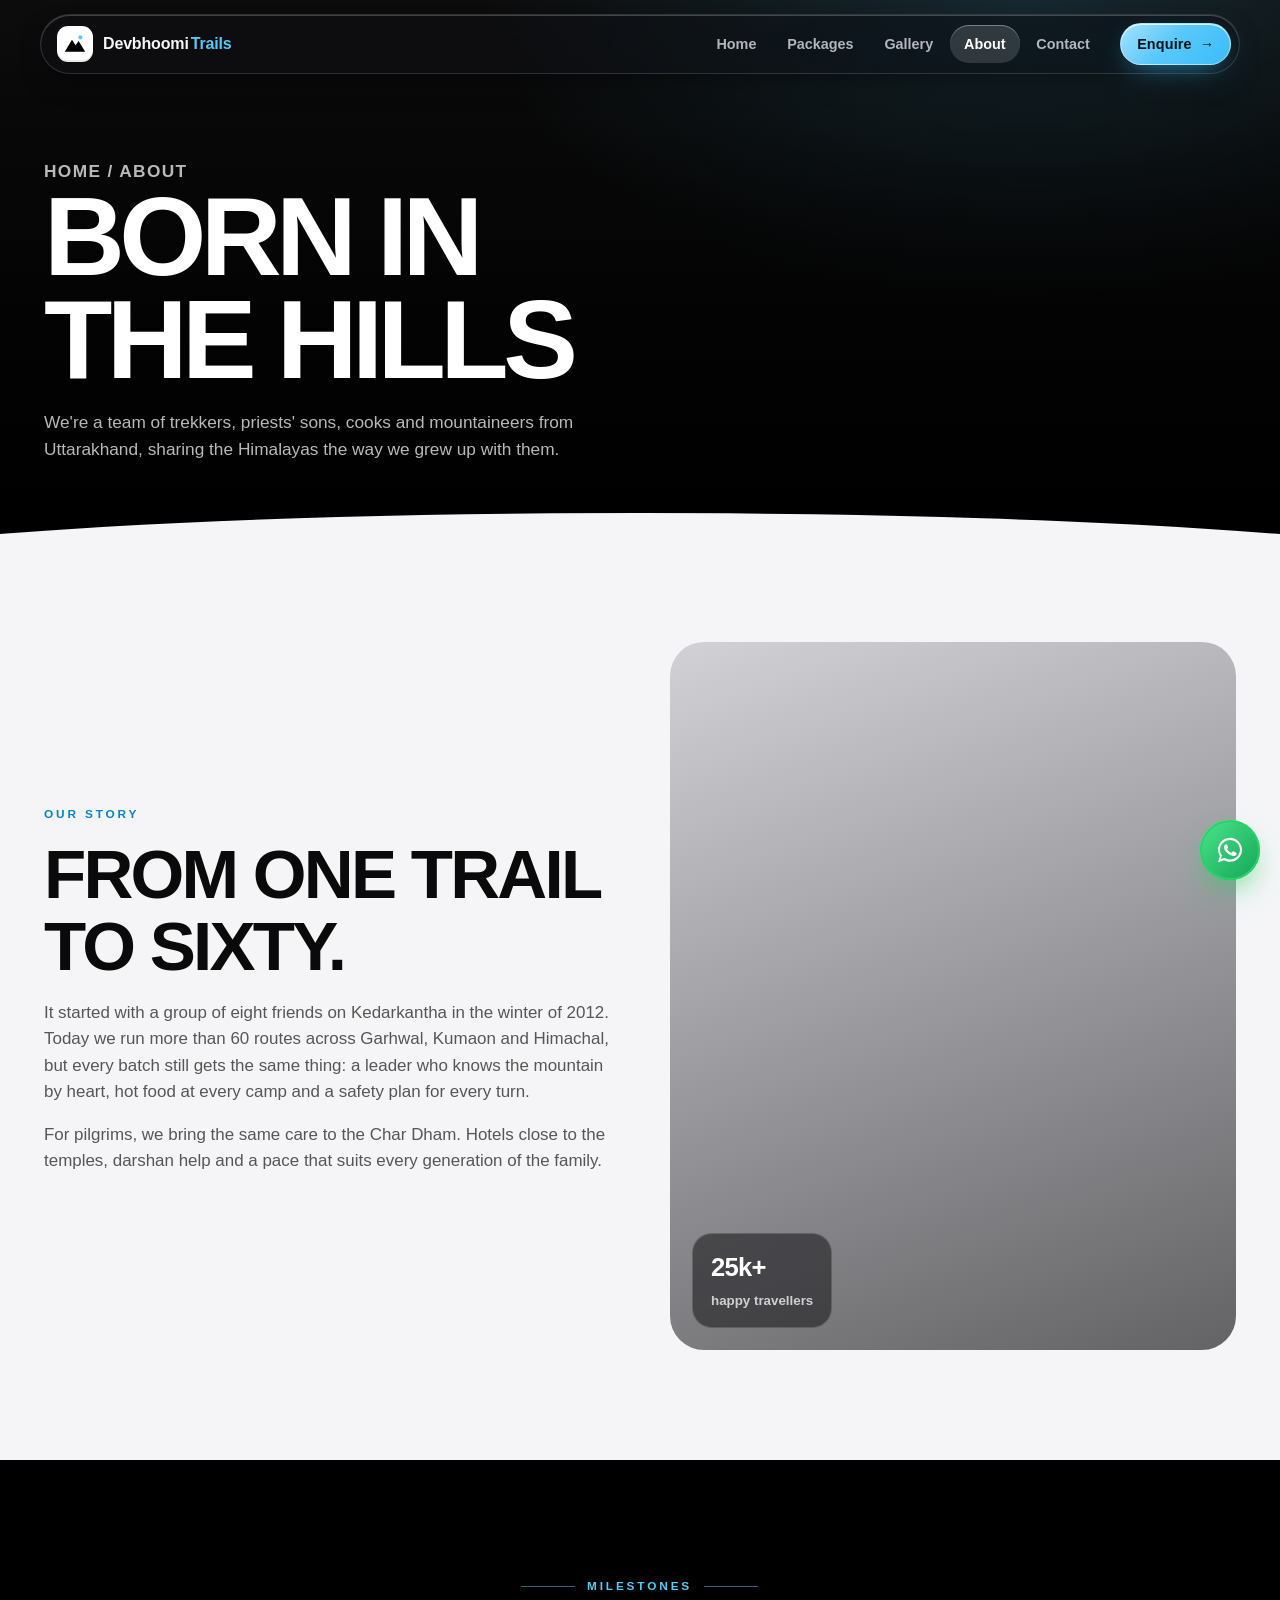
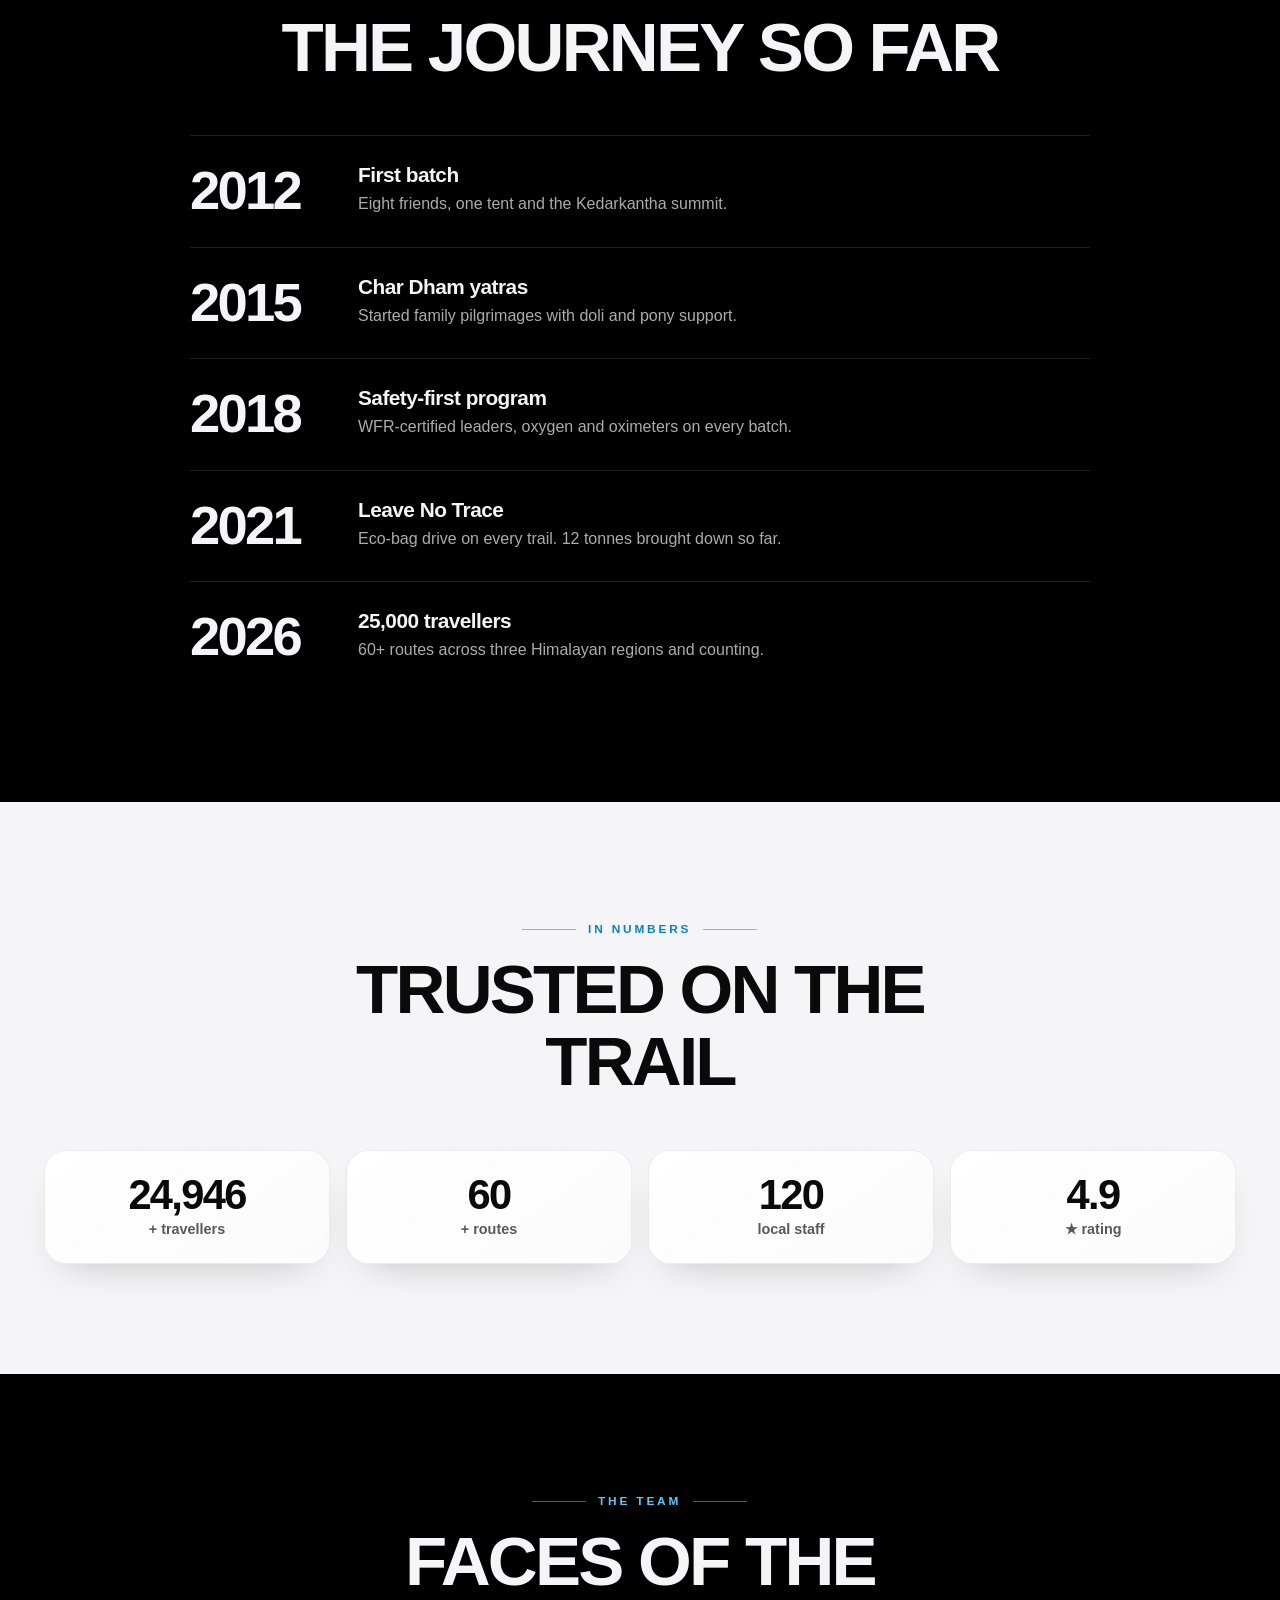
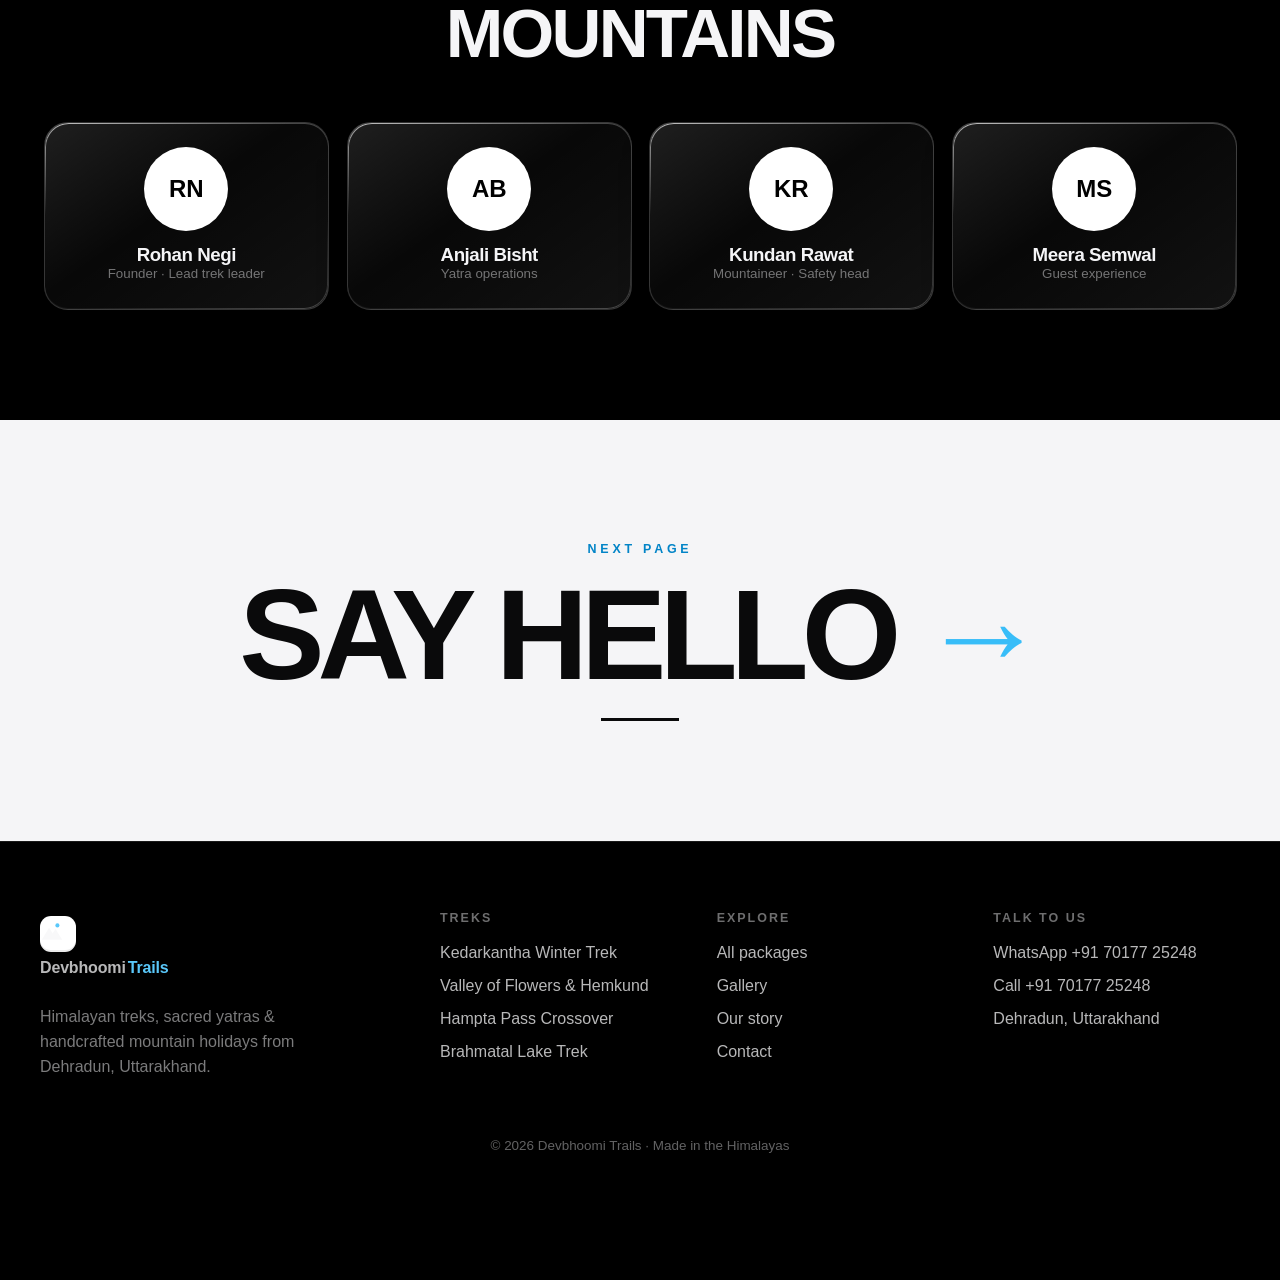
==== about.html @ 9ea9164f "Redesign: monochrome + sky-blue liquid glass, scrollytelling, new pages, perf & security - Black/whi" ====
<!doctype html>
<html lang="en">
<head>
  <meta charset="utf-8" />
  <meta name="viewport" content="width=device-width, initial-scale=1, viewport-fit=cover" />
  <meta http-equiv="Content-Security-Policy" content="default-src 'self'; script-src 'self'; style-src 'self' 'unsafe-inline'; img-src 'self' data: https://images.unsplash.com; font-src 'self'; connect-src 'self'; object-src 'none'; base-uri 'self'; form-action 'self'; upgrade-insecure-requests" />
  <meta name="referrer" content="strict-origin-when-cross-origin" />
  <title>About Us — Our Story | Devbhoomi Trails</title>
  <meta name="description" content="Mountain-born team leading Himalayan treks and yatras since 2012. Meet the people, values and milestones behind Devbhoomi Trails." />
  <meta name="theme-color" content="#000000" />
  <link rel="preconnect" href="https://images.unsplash.com" crossorigin />
  <link rel="stylesheet" href="assets/css/style.css" />
  <script src="assets/js/data.js" defer></script>
  <script src="assets/js/app.js" defer></script>
</head>
<body data-page="about">
<main id="main">

  <section class="page-hero has-dome">
    <div class="bg"><img src="https://images.unsplash.com/photo-1519681393784-d120267933ba?auto=format&fit=crop&w=1800&q=70" alt="" decoding="async" fetchpriority="high" /></div>
    <div class="wrap">
      <p class="crumbs"><a href="index.html">Home</a> / About</p>
      <h1>Born in<br/>the hills</h1>
      <p>We're a team of trekkers, priests' sons, cooks and mountaineers from Uttarakhand, sharing the Himalayas the way we grew up with them.</p>
    </div>
    <div class="dome-static"></div>
  </section>

  <section class="section light" style="padding-top:60px">
    <div class="wrap split">
      <div>
        <span class="eyebrow reveal">Our story</span>
        <h2 class="h2 reveal">From one trail<br/>to sixty.</h2>
        <p class="reveal">It started with a group of eight friends on Kedarkantha in the winter of 2012. Today we run more than 60 routes across Garhwal, Kumaon and Himachal, but every batch still gets the same thing: a leader who knows the mountain by heart, hot food at every camp and a safety plan for every turn.</p>
        <p class="reveal">For pilgrims, we bring the same care to the Char Dham. Hotels close to the temples, darshan help and a pace that suits every generation of the family.</p>
      </div>
      <div class="intro-card reveal" data-pose="pop" style="margin:0;aspect-ratio:4/5">
        <img src="https://images.unsplash.com/photo-1551632811-561732d1e306?auto=format&fit=crop&w=1000&q=70" alt="Trek group walking through a valley" loading="lazy" decoding="async" width="1000" height="1250" />
        <div class="float f1 dark-glass blur bob"><b>25k+</b><small>happy travellers</small></div>
      </div>
    </div>
  </section>

  <section class="section dark">
    <div class="wrap">
      <div class="section-head"><span class="eyebrow lines reveal">Milestones</span><h2 class="h2 reveal">The journey so far</h2></div>
      <div style="max-width:900px;margin:0 auto">
        <div class="mile reveal" data-pose="left"><b>2012</b><div><h3>First batch</h3><p>Eight friends, one tent and the Kedarkantha summit.</p></div></div>
        <div class="mile reveal" data-pose="left"><b>2015</b><div><h3>Char Dham yatras</h3><p>Started family pilgrimages with doli and pony support.</p></div></div>
        <div class="mile reveal" data-pose="left"><b>2018</b><div><h3>Safety-first program</h3><p>WFR-certified leaders, oxygen and oximeters on every batch.</p></div></div>
        <div class="mile reveal" data-pose="left"><b>2021</b><div><h3>Leave No Trace</h3><p>Eco-bag drive on every trail. 12 tonnes brought down so far.</p></div></div>
        <div class="mile reveal" data-pose="left"><b>2026</b><div><h3>25,000 travellers</h3><p>60+ routes across three Himalayan regions and counting.</p></div></div>
      </div>
    </div>
  </section>

  <section class="section light">
    <div class="wrap">
      <div class="section-head"><span class="eyebrow lines reveal">In numbers</span><h2 class="h2 reveal">Trusted on the trail</h2></div>
      <div class="stats-grid">
        <div class="stat glass reveal"><b data-count="25000">0</b><span>+ travellers</span></div>
        <div class="stat glass reveal"><b data-count="60">0</b><span>+ routes</span></div>
        <div class="stat glass reveal"><b data-count="120">0</b><span>local staff</span></div>
        <div class="stat glass reveal"><b data-count="49" data-decimal="1">0</b><span>★ rating</span></div>
      </div>
    </div>
  </section>

  <section class="section dark">
    <div class="wrap">
      <div class="section-head"><span class="eyebrow lines reveal">The team</span><h2 class="h2 reveal">Faces of the mountains</h2></div>
      <div class="team">
        <div class="member glass reveal tilt"><span class="avatar" style="background:#fff;color:#000">RN</span><h3>Rohan Negi</h3><small>Founder · Lead trek leader</small></div>
        <div class="member glass reveal tilt"><span class="avatar" style="background:#fff;color:#000">AB</span><h3>Anjali Bisht</h3><small>Yatra operations</small></div>
        <div class="member glass reveal tilt"><span class="avatar" style="background:#fff;color:#000">KR</span><h3>Kundan Rawat</h3><small>Mountaineer · Safety head</small></div>
        <div class="member glass reveal tilt"><span class="avatar" style="background:#fff;color:#000">MS</span><h3>Meera Semwal</h3><small>Guest experience</small></div>
      </div>
    </div>
  </section>

  <a class="next-page light" href="contact.html">
    <small>Next page</small>
    <span class="big"><span>Say hello</span><i class="arrow">→</i></span>
    <span class="under"></span>
  </a>
</main>
</body>
</html>
---- assets/css/style.css ----
/* =========================================================
   Devbhoomi Trails — Monochrome + Sky-blue Liquid Glass
   Performance rules followed in this file:
   • backdrop-filter only on a few small / fixed elements
   • no animated filter/blur, no SVG displacement filters
   • scroll-linked motion = transform + opacity only
   ========================================================= */
:root {
  --black: #000;
  --ink-0: #0a0a0b;
  --ink-1: #141416;
  --white: #fff;
  --paper: #f5f5f7;
  --sky: #5ac8fa;
  --sky-2: #38bdf8;
  --sky-deep: #0284c7;
  --wa: #25d366;

  /* contextual (dark by default) */
  --fg: #f5f5f7;
  --fg-2: rgba(245, 245, 247, .7);
  --fg-3: rgba(245, 245, 247, .45);
  --bg: var(--black);
  --line: rgba(255, 255, 255, .12);
  --accent-text: var(--sky);
  --glass-fill: linear-gradient(145deg, rgba(255,255,255,.12), rgba(255,255,255,.03) 45%, rgba(255,255,255,.07));
  --glass-border: rgba(255, 255, 255, .16);
  --glass-shadow: 0 1px 0 rgba(255,255,255,.25) inset, 0 -1px 0 rgba(255,255,255,.05) inset, 0 18px 40px -18px rgba(0,0,0,.8);
  --chip: rgba(255, 255, 255, .07);

  --radius: 26px;
  --ease-io: cubic-bezier(.65, 0, .35, 1);
  --ease-out: cubic-bezier(.16, 1, .3, 1);
  --ease-spring: cubic-bezier(.34, 1.56, .64, 1);
  --ease-snap: cubic-bezier(.2, .9, .1, 1);
  --t-snap: 160ms;
  --t-base: 420ms;
  --font: -apple-system, BlinkMacSystemFont, "SF Pro Display", "SF Pro Text", "Segoe UI", Roboto, "Helvetica Neue", Arial, sans-serif;
}
.light {
  --fg: #0a0a0b;
  --fg-2: rgba(10, 10, 11, .68);
  --fg-3: rgba(10, 10, 11, .45);
  --bg: var(--paper);
  --line: rgba(0, 0, 0, .09);
  --accent-text: var(--sky-deep);
  --glass-fill: linear-gradient(145deg, rgba(255,255,255,.95), rgba(255,255,255,.6));
  --glass-border: rgba(0, 0, 0, .07);
  --glass-shadow: 0 1px 0 #fff inset, 0 18px 40px -22px rgba(0,0,0,.25);
  --chip: rgba(0, 0, 0, .05);
  color: var(--fg);
  background: var(--bg);
}

*, *::before, *::after { box-sizing: border-box; }
html { scroll-behavior: smooth; -webkit-text-size-adjust: 100%; }
body {
  margin: 0; font-family: var(--font); color: var(--fg); background: var(--black);
  line-height: 1.55; overflow-x: clip; -webkit-font-smoothing: antialiased; text-rendering: optimizeLegibility;
}
img { max-width: 100%; display: block; }
a { color: inherit; text-decoration: none; }
button, input, select, textarea { font: inherit; color: inherit; }
h1, h2, h3, h4 { margin: 0; line-height: 1.04; letter-spacing: -.025em; font-weight: 800; }
:focus-visible { outline: 2px solid var(--sky); outline-offset: 3px; border-radius: 8px; }
.skip { position: absolute; left: -999px; top: 8px; z-index: 999; background: var(--sky); color: #000; padding: 8px 14px; border-radius: 10px; font-weight: 700; }
.skip:focus { left: 8px; }

/* ---------- Liquid glass ---------- */
.glass {
  position: relative; background: var(--glass-fill); border: 1px solid var(--glass-border);
  box-shadow: var(--glass-shadow);
}
.glass::after { /* specular rim — static, no repaint on scroll */
  content: ""; position: absolute; inset: 0; border-radius: inherit; pointer-events: none; padding: 1px;
  background: linear-gradient(160deg, rgba(255,255,255,.65), transparent 32%, transparent 68%, rgba(255,255,255,.22));
  -webkit-mask: linear-gradient(#000 0 0) content-box, linear-gradient(#000 0 0); -webkit-mask-composite: xor; mask-composite: exclude;
}
.light .glass::after { background: linear-gradient(160deg, #fff, transparent 40%, transparent 70%, rgba(255,255,255,.8)); }
/* real blur — reserved for few elements over imagery */
.blur { -webkit-backdrop-filter: blur(18px) saturate(170%); backdrop-filter: blur(18px) saturate(170%); }
.dark-glass { background: rgba(20,20,22,.55); border: 1px solid rgba(255,255,255,.16); }

/* ---------- Buttons ---------- */
.btn {
  position: relative; display: inline-flex; align-items: center; justify-content: center; gap: .55em;
  padding: .95em 1.5em; border-radius: 999px; border: 1px solid var(--glass-border);
  background: var(--chip); color: var(--fg); font-weight: 700; letter-spacing: .01em; cursor: pointer; white-space: nowrap;
  transition: transform var(--t-snap) var(--ease-snap), background var(--t-base); overflow: hidden; -webkit-tap-highlight-color: transparent;
}
.btn::before { content: ""; position: absolute; inset: 0; border-radius: inherit; background: linear-gradient(110deg, transparent 25%, rgba(255,255,255,.5) 45%, transparent 62%); transform: translateX(-120%); }
.btn:hover::before { transform: translateX(120%); transition: transform 900ms var(--ease-io); }
.btn:hover { transform: translateY(-2px); }
.btn-sm { padding: .62em 1.1em; font-size: .9rem; }
.btn-primary { background: linear-gradient(135deg, #a5e3ff, var(--sky) 45%, var(--sky-2)); color: #001018; border-color: rgba(255,255,255,.5);
  box-shadow: inset 0 1px 0 rgba(255,255,255,.8), 0 10px 28px -10px rgba(56,189,248,.7); }
.btn-ink { background: var(--fg); color: var(--bg); border-color: transparent; }
.btn-wa { background: linear-gradient(135deg, #4ae58a, #14a457); color: #02200e; border-color: rgba(255,255,255,.5); box-shadow: inset 0 1px 0 rgba(255,255,255,.7), 0 10px 28px -10px rgba(37,211,102,.6); }
.squishy:active { transform: scale(1.1, .86) !important; transition-duration: 80ms; }
.boing { animation: boing 600ms var(--ease-out); }
@keyframes boing { 0% { transform: scale(1.14,.82); } 30% { transform: scale(.9,1.14); } 50% { transform: scale(1.06,.95); } 70% { transform: scale(.98,1.03); } 100% { transform: none; } }
.arrow { display: inline-block; font-style: normal; }
.wind-up:hover .arrow { animation: windup 600ms var(--ease-io) forwards; }
@keyframes windup { 0% { transform: none; } 35% { transform: translateX(-7px) scaleX(.8); } 65% { transform: translateX(9px) scaleX(1.35); } 85% { transform: translateX(4px) scaleX(.95); } 100% { transform: translateX(5px); } }

/* ---------- Nav ---------- */
.nav-wrap { position: fixed; top: 14px; left: 0; right: 0; z-index: 50; padding: 0 16px; pointer-events: none; }
.nav { pointer-events: auto; max-width: 1200px; margin: 0 auto; display: flex; align-items: center; gap: 16px; padding: 8px 8px 8px 16px; border-radius: 999px;
  background: rgba(18,18,20,.55); border: 1px solid rgba(255,255,255,.14); color: #f5f5f7;
  box-shadow: inset 0 1px 0 rgba(255,255,255,.22), 0 12px 30px -12px rgba(0,0,0,.6);
  -webkit-backdrop-filter: blur(20px) saturate(180%); backdrop-filter: blur(20px) saturate(180%);
  transition: transform var(--t-base) var(--ease-out); }
.nav.hide { transform: translateY(-150%); }
.brand { display: flex; align-items: center; gap: 10px; font-weight: 800; letter-spacing: -.01em; }
.brand-mark { width: 36px; height: 36px; border-radius: 11px; display: grid; place-items: center; background: #fff; color: #000; box-shadow: inset 0 -2px 0 rgba(0,0,0,.08); }
.brand-mark svg { width: 24px; height: 24px; }
.brand-text b { color: var(--sky); margin-left: 2px; }
.nav-links { position: relative; display: flex; gap: 2px; list-style: none; margin: 0 0 0 auto; padding: 0; }
.nav-links a { position: relative; z-index: 1; display: block; padding: .55em 1em; border-radius: 999px; color: rgba(245,245,247,.72); font-weight: 600; font-size: .9rem; transition: color var(--t-snap); }
.nav-links a:hover, .nav-links a[aria-current="page"] { color: #fff; }
.nav-pill { position: absolute; top: 0; left: 0; height: 100%; border-radius: 999px; background: rgba(255,255,255,.14); box-shadow: inset 0 1px 0 rgba(255,255,255,.35); opacity: 0;
  transition: transform 480ms var(--ease-spring), width 480ms var(--ease-spring), opacity var(--t-snap); pointer-events: none; }
.burger { display: none; width: 42px; height: 42px; border-radius: 50%; border: 0; background: rgba(255,255,255,.1); cursor: pointer; position: relative; }
.burger span { position: absolute; left: 12px; right: 12px; height: 2px; background: #fff; border-radius: 2px; transition: transform var(--t-base) var(--ease-spring), opacity var(--t-snap); }
.burger span:nth-child(1) { top: 14px; } .burger span:nth-child(2) { top: 20px; } .burger span:nth-child(3) { top: 26px; }
.burger[aria-expanded="true"] span:nth-child(1) { transform: translateY(6px) rotate(45deg); }
.burger[aria-expanded="true"] span:nth-child(2) { opacity: 0; }
.burger[aria-expanded="true"] span:nth-child(3) { transform: translateY(-6px) rotate(-45deg); }

/* =========================================================
   HERO STORY — sticky hero + rising half-round section
   ========================================================= */
.story { position: relative; }
.hero { position: sticky; top: 0; height: 100vh; height: 100svh; overflow: hidden; color: #fff; background: #050505; z-index: 0; }
.hero-media { position: absolute; inset: -4%; will-change: transform; }
.hero-media .ph { position: absolute; inset: 0; background:
  linear-gradient(180deg, #1c1c1f 0%, #3a3a3f 55%, #8e8e93 100%); }
.hero-media .ph::before, .hero-media .ph::after { content: ""; position: absolute; inset: 0; }
.hero-media .ph::before { background: linear-gradient(180deg, #d9d9de, #6e6e73); clip-path: polygon(0 62%, 9% 50%, 17% 56%, 27% 38%, 35% 49%, 45% 31%, 54% 46%, 63% 28%, 72% 44%, 81% 35%, 90% 48%, 100% 40%, 100% 100%, 0 100%); opacity: .55; }
.hero-media .ph::after { background: linear-gradient(180deg, #2c2c30, #050505); clip-path: polygon(0 80%, 12% 70%, 24% 77%, 37% 66%, 50% 76%, 63% 67%, 77% 78%, 90% 70%, 100% 76%, 100% 100%, 0 100%); }
.hero-media img { position: absolute; inset: 0; width: 100%; height: 100%; object-fit: cover; filter: grayscale(1) contrast(1.08) brightness(.8); }
.hero-shade { position: absolute; inset: 0; background: linear-gradient(180deg, rgba(0,0,0,.55), rgba(0,0,0,.1) 40%, rgba(0,0,0,.65)); }
.hero-dim { position: absolute; inset: 0; background: #000; opacity: 0; will-change: opacity; }
.hero-content { position: relative; z-index: 2; height: 100%; max-width: 1240px; margin: 0 auto; padding: 120px 24px 40px; display: grid; grid-template-rows: auto 1fr auto; }
.hero-title { font-size: clamp(2.8rem, 8.6vw, 7.6rem); text-transform: uppercase; letter-spacing: -.045em; line-height: .92; }
.hero-title .l1, .hero-title .l2 { display: block; will-change: transform; }
.hero-title .l2 { text-align: right; margin-top: 12vh; }
.hero-title .l2 em { font-style: normal; color: var(--sky); }
.hero-title .w { display: inline-block; opacity: 0; transform-origin: 50% 100%; }
.hero-title.go .w { animation: wordDrop 950ms var(--ease-out) forwards; animation-delay: calc(var(--i) * 110ms + 120ms); }
@keyframes wordDrop { 0% { opacity: 0; transform: translateY(-110px) scale(.86,1.25); } 45% { opacity: 1; transform: translateY(0) scale(1.16,.8); } 62% { transform: translateY(-14px) scale(.95,1.07); } 78% { transform: scale(1.03,.97); } 100% { opacity: 1; transform: none; } }
.hero-foot { display: grid; grid-template-columns: 1fr auto; gap: 24px; align-items: end; will-change: transform, opacity; }
.hero-sub { max-width: 440px; color: rgba(255,255,255,.78); font-size: 1.05rem; margin: 0 0 18px; }
.chips { display: flex; flex-wrap: wrap; gap: 8px; }
.chip { display: inline-flex; align-items: center; gap: 6px; padding: .45em .9em; border-radius: 999px; font-size: .82rem; font-weight: 600; }
.search { display: grid; grid-template-columns: repeat(3, minmax(130px, 1fr)) auto; gap: 4px; padding: 6px; border-radius: 26px; min-width: min(640px, 100%); color: #fff; }
.field { display: flex; flex-direction: column; padding: 8px 16px; border-radius: 20px; transition: background var(--t-snap); }
.field:hover, .field:focus-within { background: rgba(255,255,255,.1); }
.field small { font-size: .68rem; text-transform: uppercase; letter-spacing: .14em; color: rgba(255,255,255,.55); font-weight: 700; }
.field select, .field input { background: transparent; border: 0; outline: 0; padding: 2px 0; font-weight: 600; color: #fff; appearance: none; color-scheme: dark; min-width: 0; }
.field option { background: #1c1c1e; }
.search .btn { border-radius: 20px; }
.scroll-hint { position: absolute; left: 50%; bottom: 18px; transform: translateX(-50%); z-index: 3; font-size: .72rem; letter-spacing: .3em; text-transform: uppercase; color: rgba(255,255,255,.6); display: flex; flex-direction: column; align-items: center; gap: 8px; }
.scroll-hint i { width: 1px; height: 34px; background: linear-gradient(#fff, transparent); animation: hint 1.8s var(--ease-io) infinite; transform-origin: top; }
@keyframes hint { 0% { transform: scaleY(0); } 50% { transform: scaleY(1); } 100% { transform: scaleY(1) translateY(34px); opacity: 0; } }

/* The half-round card that rises over the hero */
.rise { position: relative; z-index: 2; background: var(--paper); }
.dome { position: absolute; left: -30vw; right: -30vw; bottom: calc(100% - 1px); height: 30vh; background: var(--paper);
  border-radius: 50% 50% 0 0 / 100% 100% 0 0; transform-origin: 50% 100%; will-change: transform; pointer-events: none; }

/* ---------- Generic sections ---------- */
.section { position: relative; padding: 110px 0; }
.wrap { max-width: 1240px; margin: 0 auto; padding: 0 24px; }
.dark { background: var(--black); color: var(--fg); }
.section-head { text-align: center; max-width: 760px; margin: 0 auto 52px; }
.eyebrow { display: inline-flex; align-items: center; gap: 12px; font-size: .74rem; font-weight: 800; letter-spacing: .24em; text-transform: uppercase; color: var(--accent-text); margin-bottom: 16px; }
.eyebrow.lines::before, .eyebrow.lines::after { content: ""; width: 54px; height: 1px; background: currentColor; opacity: .5; }
.h2 { font-size: clamp(2.2rem, 5.4vw, 4.4rem); text-transform: uppercase; letter-spacing: -.04em; }
.lead { color: var(--fg-2); font-size: 1.08rem; margin: 18px auto 0; max-width: 640px; }
.content-auto { content-visibility: auto; contain-intrinsic-size: auto 900px; }

/* Reveal: pose-to-pose with follow-through (transform/opacity only) */
.reveal { opacity: 0; transform: translateY(40px); }
.reveal.in { animation: poseRise 900ms var(--ease-out) forwards; animation-delay: var(--d, 0ms); }
.reveal.in[data-pose="left"] { animation-name: poseLeft; }
.reveal.in[data-pose="pop"] { animation-name: posePop; }
@keyframes poseRise { 0% { opacity: 0; transform: translateY(40px) scale(.97); } 60% { opacity: 1; transform: translateY(-5px) scale(1.005); } 100% { opacity: 1; transform: none; } }
@keyframes poseLeft { 0% { opacity: 0; transform: translateX(-70px) rotate(-3deg); } 60% { opacity: 1; transform: translateX(7px) rotate(.6deg); } 100% { opacity: 1; transform: none; } }
@keyframes posePop { 0% { opacity: 0; transform: scale(.6,.5); } 55% { opacity: 1; transform: scale(1.06,.96); } 78% { transform: scale(.98,1.02); } 100% { opacity: 1; transform: none; } }

/* ---------- Intro (inside .rise) ---------- */
.intro { padding: 40px 0 110px; }
.intro-card { position: relative; margin-top: 50px; border-radius: 34px; overflow: hidden; aspect-ratio: 21 / 9; background: linear-gradient(160deg, #d1d1d6, #636366); }
.intro-card img { width: 100%; height: 100%; object-fit: cover; filter: grayscale(1) contrast(1.05); }
.intro-card .float { position: absolute; padding: 14px 18px; border-radius: 20px; color: #fff; }
.intro-card .float b { display: block; font-size: 1.6rem; letter-spacing: -.03em; }
.intro-card .float small { color: rgba(255,255,255,.75); font-weight: 600; }
.intro-card .f1 { left: 22px; bottom: 22px; } .intro-card .f2 { right: 22px; top: 22px; }
.stats-grid { display: grid; grid-template-columns: repeat(4, 1fr); gap: 16px; margin-top: 18px; }
.stat { border-radius: 22px; padding: 22px; text-align: center; }
.stat b { display: block; font-size: clamp(1.8rem, 3.6vw, 2.6rem); letter-spacing: -.04em; line-height: 1.05; }
.stat span { color: var(--fg-2); font-size: .9rem; font-weight: 600; }
.stat b.pop { animation: numPop 600ms var(--ease-spring); }
@keyframes numPop { 40% { transform: scale(1.3,.82); color: var(--accent-text); } 70% { transform: scale(.95,1.07); } }

/* ---------- Marquee (secondary action) ---------- */
.marquee { overflow: hidden; border-block: 1px solid var(--line); padding: 22px 0; background: var(--black); }
.marquee-track { display: flex; width: max-content; gap: 48px; animation: marquee 40s linear infinite; }
.marquee span { font-size: clamp(1.6rem, 3.6vw, 2.8rem); font-weight: 800; text-transform: uppercase; letter-spacing: -.03em; white-space: nowrap; color: transparent; -webkit-text-stroke: 1px rgba(255,255,255,.5); }
.marquee span:nth-child(3n+1) { color: #fff; -webkit-text-stroke: 0; }
.marquee span i { font-style: normal; color: var(--sky); -webkit-text-stroke: 0; margin-left: 48px; }
@keyframes marquee { to { transform: translateX(-50%); } }

/* ---------- Tabs (snappy) ---------- */
.toolbar { display: flex; flex-wrap: wrap; justify-content: center; gap: 12px; margin-bottom: 40px; }
.tabs { display: flex; gap: 4px; padding: 5px; border-radius: 999px; max-width: 100%; overflow-x: auto; scrollbar-width: none; position: relative; }
.tabs::-webkit-scrollbar { display: none; }
.tab { position: relative; z-index: 1; border: 0; background: transparent; padding: .7em 1.15em; border-radius: 999px; font-weight: 700; font-size: .9rem; color: var(--fg-2); cursor: pointer; white-space: nowrap; transition: color var(--t-snap) var(--ease-snap); }
.tab[aria-selected="true"] { color: #001018; }
.tab-indicator { position: absolute; top: 5px; bottom: 5px; left: 0; border-radius: 999px; background: linear-gradient(135deg, #a5e3ff, var(--sky)); box-shadow: inset 0 1px 0 rgba(255,255,255,.7), 0 6px 18px -6px rgba(56,189,248,.8); transition: transform 320ms var(--ease-spring), width 320ms var(--ease-spring); }
.tool-input { border-radius: 999px; padding: .8em 1.2em; border: 1px solid var(--glass-border); background: var(--chip); outline: none; color: var(--fg); min-width: 220px; color-scheme: dark; }
.light .tool-input { color-scheme: light; }
.tool-input:focus { border-color: var(--sky); }
.tool-input option { background: #1c1c1e; color: #fff; }

/* ---------- Cards ---------- */
.cards { display: grid; grid-template-columns: repeat(auto-fill, minmax(310px, 1fr)); gap: 24px; }
@media (hover: hover) { .cards:has(.card:hover) .card:not(:hover) { opacity: .5; } } /* staging */
.card { border-radius: var(--radius); overflow: hidden; display: flex; flex-direction: column; transition: transform 500ms var(--ease-out), opacity 300ms var(--ease-io); }
.card.enter { animation: cardIn 650ms var(--ease-spring) both; animation-delay: calc(var(--i) * 60ms); }
.card.leave { animation: cardOut 160ms var(--ease-snap) both; }
@keyframes cardIn { 0% { opacity: 0; transform: translateY(36px) scale(.92,1.05); } 60% { opacity: 1; transform: translateY(-5px) scale(1.02,.98); } 100% { opacity: 1; transform: none; } }
@keyframes cardOut { to { opacity: 0; transform: scale(.94); } }
.card-media { position: relative; display: block; aspect-ratio: 16 / 11; overflow: hidden; margin: 8px 8px 0; border-radius: calc(var(--radius) - 8px); background: linear-gradient(160deg, #3a3a3c, #0a0a0b); }
.card-media::before { content: ""; position: absolute; inset: 0; background: linear-gradient(180deg, #e5e5ea, #8e8e93); clip-path: polygon(0 80%, 18% 52%, 30% 66%, 48% 30%, 62% 58%, 76% 44%, 100% 72%, 100% 100%, 0 100%); opacity: .35; }
.card-media img { position: absolute; inset: 0; width: 100%; height: 100%; object-fit: cover; filter: grayscale(1) contrast(1.05); transform: scale(1.03); transition: transform 1000ms var(--ease-out), filter 600ms var(--ease-io); }
.card:hover .card-media img { transform: scale(1.12); filter: grayscale(0); }
.card-media::after { content: ""; position: absolute; inset: 0; background: linear-gradient(180deg, rgba(0,0,0,.25), transparent 30%, transparent 55%, rgba(0,0,0,.6)); }
.badge, .fav, .rating { background: rgba(20,20,22,.5); border: 1px solid rgba(255,255,255,.25); color: #fff; -webkit-backdrop-filter: blur(10px); backdrop-filter: blur(10px); }
.badge { position: absolute; top: 12px; left: 12px; z-index: 2; padding: .36em .85em; border-radius: 999px; font-size: .72rem; font-weight: 800; letter-spacing: .04em; }
.fav { position: absolute; top: 10px; right: 10px; z-index: 2; width: 38px; height: 38px; border-radius: 50%; display: grid; place-items: center; cursor: pointer; font-size: 1.05rem; }
.fav[aria-pressed="true"] { color: var(--sky); }
.fav.on { animation: heart 700ms var(--ease-out); }
@keyframes heart { 20% { transform: scale(.6,.8); } 45% { transform: scale(1.6,1.3) rotate(-12deg); } 65% { transform: scale(.9,1.1) rotate(6deg); } 100% { transform: none; } }
.media-meta { position: absolute; left: 12px; right: 12px; bottom: 12px; z-index: 2; display: flex; justify-content: space-between; align-items: center; font-size: .8rem; font-weight: 700; color: #fff; }
.rating { padding: .3em .7em; border-radius: 999px; }
.card-body { padding: 18px 20px 20px; display: flex; flex-direction: column; gap: 12px; flex: 1; }
.region { font-size: .74rem; color: var(--accent-text); font-weight: 800; letter-spacing: .08em; text-transform: uppercase; }
.card h3 { font-size: 1.36rem; letter-spacing: -.02em; }
.card h3 a:hover { color: var(--accent-text); }
.meta { display: grid; grid-template-columns: repeat(3, 1fr); gap: 8px; }
.meta div { padding: 8px 10px; border-radius: 14px; background: var(--chip); border: 1px solid var(--line); }
.meta small { display: block; font-size: .64rem; text-transform: uppercase; letter-spacing: .1em; color: var(--fg-3); font-weight: 700; }
.meta b { font-size: .85rem; }
.dates { display: flex; flex-wrap: wrap; gap: 6px; }
.dates span, .dates button { font-size: .74rem; padding: .3em .75em; border-radius: 999px; background: rgba(90,200,250,.1); color: var(--accent-text); border: 1px solid rgba(90,200,250,.3); font-weight: 700; }
.card-foot { margin-top: auto; display: flex; align-items: flex-end; justify-content: space-between; gap: 10px; padding-top: 12px; border-top: 1px dashed var(--line); }
.price { white-space: nowrap; }
.price small { display: block; color: var(--fg-3); font-size: .72rem; }
.price s { color: var(--fg-3); font-size: .84rem; margin-right: 6px; }
.price b { font-size: 1.45rem; letter-spacing: -.03em; }
.price em { font-style: normal; color: var(--fg-3); font-size: .78rem; }
.card-actions { display: flex; gap: 8px; }
.card-actions .btn { padding: .7em 1em; font-size: .86rem; }
.icon-btn { width: 42px; padding: 0 !important; }
.empty { text-align: center; color: var(--fg-2); }
.empty a { color: var(--accent-text); font-weight: 700; }
.center { text-align: center; margin-top: 44px; }

/* ---------- Departures ---------- */
.departures { border-radius: var(--radius); padding: 8px; max-width: 1000px; margin: 0 auto; }
.dep { display: grid; grid-template-columns: 120px 1fr auto auto; gap: 16px; align-items: center; padding: 14px 16px; border-radius: 18px; transition: background var(--t-snap), transform var(--t-base) var(--ease-spring); }
.dep + .dep { border-top: 1px solid var(--line); }
.dep:hover { background: var(--chip); transform: translateX(6px); }
.dep-date { font-size: 1.35rem; font-weight: 800; letter-spacing: -.03em; }
.dep-date small { display: block; font-size: .72rem; color: var(--fg-3); font-weight: 600; letter-spacing: 0; }
.dep-name b { display: block; } .dep-name small { color: var(--fg-3); }
.seats { font-size: .78rem; font-weight: 700; padding: .35em .8em; border-radius: 999px; }
.seats.low { background: #000; color: #fff; }
.seats.low::before { content: ""; display: inline-block; width: 7px; height: 7px; border-radius: 50%; background: var(--sky); margin-right: 6px; animation: blink 1.2s steps(2) infinite; }
.seats.ok { background: var(--chip); color: var(--fg-2); }
@keyframes blink { 50% { opacity: .2; } }

/* ---------- Spotlight ---------- */
.spot-wrap { display: grid; grid-template-columns: 1.05fr 1fr; gap: 64px; align-items: center; }
.spot-media { position: relative; }
.spot-img { aspect-ratio: 4/5; border-radius: 34px; overflow: hidden; background: linear-gradient(160deg, #48484a, #0a0a0b); }
.spot-img img { width: 100%; height: 100%; object-fit: cover; filter: grayscale(1) contrast(1.1); }
.spot-float { position: absolute; padding: 14px 18px; border-radius: 20px; display: grid; grid-template-columns: auto auto; column-gap: 10px; align-items: center; font-size: 1.3rem; color: #fff; }
.spot-float b { font-size: 1rem; } .spot-float small { grid-column: 2; color: rgba(255,255,255,.7); font-size: .76rem; margin-top: -4px; }
.spot-float { top: 10%; right: -22px; } .spot-float.f2 { top: auto; bottom: 12%; left: -22px; right: auto; animation-delay: -2.5s; }
.bob { animation: bob 5s var(--ease-io) infinite; }
@keyframes bob { 50% { transform: translateY(-12px) rotate(-1.5deg); } }
.spot-copy p { color: var(--fg-2); font-size: 1.05rem; margin: 18px 0; }
.ticks { list-style: none; padding: 0; margin: 0 0 26px; display: grid; grid-template-columns: 1fr 1fr; gap: 10px; }
.ticks li { padding-left: 28px; position: relative; font-weight: 500; }
.ticks li::before { content: "✓"; position: absolute; left: 0; top: 1px; width: 20px; height: 20px; border-radius: 50%; display: grid; place-items: center; font-size: .68rem; background: var(--sky); color: #001018; font-weight: 900; }
.ticks.cross li::before { content: "✕"; background: var(--chip); color: var(--fg-2); }
.spot-cta { display: flex; align-items: center; flex-wrap: wrap; gap: 14px; }
.price-tag small { color: var(--fg-3); font-size: .78rem; } .price-tag b { font-size: 2.1rem; letter-spacing: -.04em; display: block; line-height: 1; }

/* ---------- Why ---------- */
.why-grid { display: grid; grid-template-columns: repeat(4, 1fr); gap: 18px; }
.why { border-radius: var(--radius); padding: 28px 24px; transition: transform 500ms var(--ease-out); }
.why:hover { transform: translateY(-6px); }
.why h3 { font-size: 1.22rem; margin: 18px 0 8px; }
.why p { color: var(--fg-2); margin: 0; font-size: .95rem; }
.why-ico { display: inline-grid; place-items: center; width: 56px; height: 56px; border-radius: 18px; font-size: 1.6rem; background: #000; }
.why:hover .why-ico { animation: wiggle 700ms var(--ease-out); }
@keyframes wiggle { 20% { transform: rotate(-14deg) scale(1.1); } 45% { transform: rotate(10deg) scale(1.15); } 65% { transform: rotate(-5deg); } 100% { transform: none; } }

/* =========================================================
   GALLERY — pinned scrollytelling
   ========================================================= */
.gscroll { position: relative; background: #000; color: #fff; }
.gsticky { position: sticky; top: 0; height: 100vh; height: 100svh; overflow: hidden; display: flex; flex-direction: column; justify-content: center; padding: 90px 24px 28px; }
.ghead { max-width: 1240px; width: 100%; margin: 0 auto 22px; display: flex; justify-content: space-between; align-items: end; gap: 20px; will-change: opacity, transform; }
.ghead .h2 { font-size: clamp(2rem, 4.6vw, 3.6rem); }
.ghead p { color: rgba(255,255,255,.6); margin: 0; max-width: 340px; }
.mosaic { max-width: 1240px; width: 100%; margin: 0 auto; flex: 1; min-height: 0; max-height: 640px; display: grid; grid-template-columns: repeat(4, 1fr); grid-template-rows: repeat(3, 1fr); gap: 12px; will-change: transform, opacity; }
.tile { position: relative; border-radius: 20px; overflow: hidden; background: linear-gradient(160deg, #3a3a3c, #111); margin: 0; }
.tile:nth-child(1) { grid-row: span 2; grid-column: span 2; }
.tile:nth-child(4) { grid-row: span 2; }
.tile img { width: 100%; height: 100%; object-fit: cover; filter: grayscale(1); transition: filter 500ms, transform 900ms var(--ease-out); }
.tile:hover img { filter: none; transform: scale(1.06); }
.tile figcaption { position: absolute; left: 10px; bottom: 10px; font-size: .74rem; font-weight: 700; padding: .3em .7em; border-radius: 999px; background: rgba(0,0,0,.5); }
.stage { position: absolute; inset: 0; pointer-events: none; }
.slide { position: absolute; inset: 0; overflow: hidden; visibility: hidden; will-change: transform, clip-path; background: linear-gradient(160deg, #48484a, #000); }
.slide img { width: 100%; height: 100%; object-fit: cover; }
.slide::after { content: ""; position: absolute; inset: 0; background: linear-gradient(180deg, rgba(0,0,0,.35), transparent 30%, transparent 55%, rgba(0,0,0,.75)); }
.slide .shade { position: absolute; inset: 0; background: #000; opacity: 0; z-index: 2; }
.slide-cap { position: absolute; left: 0; right: 0; bottom: 0; z-index: 3; padding: 0 clamp(20px, 5vw, 64px) clamp(28px, 6vh, 56px); display: flex; justify-content: space-between; align-items: end; gap: 20px; }
.slide-cap h3 { font-size: clamp(2rem, 6vw, 5rem); text-transform: uppercase; letter-spacing: -.045em; max-width: 12ch; }
.slide-cap p { margin: 8px 0 0; color: var(--sky); font-weight: 700; letter-spacing: .14em; text-transform: uppercase; font-size: .8rem; }
.slide-cap .num { font-size: clamp(3rem, 9vw, 7rem); font-weight: 800; letter-spacing: -.06em; color: transparent; -webkit-text-stroke: 1.5px rgba(255,255,255,.7); line-height: .9; }
.ghud { white-space: nowrap; position: absolute; z-index: 5; left: 50%; top: 92px; transform: translateX(-50%); display: flex; align-items: center; gap: 12px; padding: 8px 14px; border-radius: 999px; font-size: .8rem; font-weight: 700; opacity: 0; transition: opacity 300ms; color: #fff; }
.ghud.on { opacity: 1; }
.gbar { width: 120px; height: 3px; border-radius: 3px; background: rgba(255,255,255,.2); overflow: hidden; }
.gbar i { display: block; height: 100%; background: var(--sky); transform-origin: left; transform: scaleX(0); }

/* ---------- Next-page teaser ---------- */
.next-page { display: block; padding: 120px 24px; text-align: center; position: relative; overflow: hidden; }
.next-page small { display: block; font-size: .78rem; letter-spacing: .3em; text-transform: uppercase; color: var(--accent-text); font-weight: 800; margin-bottom: 18px; }
.next-page .big { font-size: clamp(2.6rem, 10vw, 9rem); font-weight: 800; text-transform: uppercase; letter-spacing: -.055em; line-height: .9; display: inline-flex; align-items: center; gap: .2em; }
.next-page .big .arrow { color: var(--sky-2); transition: transform 500ms var(--ease-spring); }
.next-page:hover .big .arrow { animation: windup 650ms var(--ease-io) forwards; }
.next-page .under { display: block; height: 3px; max-width: 520px; margin: 26px auto 0; background: var(--fg); transform: scaleX(.15); transition: transform 700ms var(--ease-spring); }
.next-page:hover .under { transform: scaleX(1); }

/* ---------- Reviews ---------- */
.carousel { position: relative; max-width: 1040px; margin: 0 auto; display: flex; align-items: center; gap: 14px; }
.car-track { flex: 1; display: flex; gap: 20px; overflow-x: auto; scroll-snap-type: x mandatory; scroll-behavior: smooth; scrollbar-width: none; padding: 10px 4px 20px; }
.car-track::-webkit-scrollbar { display: none; }
.review { scroll-snap-align: center; flex: 0 0 min(440px, 86%); border-radius: var(--radius); padding: 28px; transition: transform var(--t-base) var(--ease-out), opacity var(--t-base); }
.review.dim { opacity: .45; transform: scale(.94); }
.review p { font-size: 1.04rem; margin: 14px 0 20px; }
.stars { color: var(--sky); letter-spacing: 3px; }
.who { display: flex; gap: 12px; align-items: center; }
.avatar { width: 46px; height: 46px; border-radius: 50%; display: grid; place-items: center; font-weight: 800; background: #fff; color: #000; }
.who small { display: block; color: var(--fg-3); }
.car-btn { width: 48px; height: 48px; flex: 0 0 48px; border-radius: 50%; cursor: pointer; font-size: 1.5rem; display: grid; place-items: center; color: var(--fg); }
.dots { display: flex; justify-content: center; gap: 8px; margin-top: 10px; }
.dots button { width: 8px; height: 8px; border-radius: 999px; border: 0; background: var(--line); cursor: pointer; padding: 0; transition: width 380ms var(--ease-spring), background var(--t-snap); }
.dots button.on { width: 28px; background: var(--sky); }

/* ---------- FAQ ---------- */
.faq { max-width: 840px; margin: 0 auto; display: grid; gap: 12px; }
.qa { border-radius: 20px; overflow: hidden; }
.qa button { width: 100%; display: flex; justify-content: space-between; align-items: center; gap: 16px; text-align: left; padding: 20px 22px; background: none; border: 0; cursor: pointer; font-weight: 700; font-size: 1.02rem; color: var(--fg); }
.qa .plus { flex: 0 0 30px; height: 30px; border-radius: 50%; display: grid; place-items: center; background: var(--chip); transition: transform 480ms var(--ease-spring), background var(--t-snap); }
.qa.open .plus { transform: rotate(135deg); background: var(--sky); color: #001018; }
.qa .ans { display: grid; grid-template-rows: 0fr; transition: grid-template-rows 450ms var(--ease-io); }
.qa.open .ans { grid-template-rows: 1fr; }
.qa .ans > div { overflow: hidden; }
.qa .ans p { margin: 0; padding: 0 22px 22px; color: var(--fg-2); }

/* ---------- CTA / forms ---------- */
.cta { border-radius: 36px; padding: 52px; display: grid; grid-template-columns: 1fr 1fr; gap: 44px; align-items: center; }
.cta p { color: var(--fg-2); }
.form { display: grid; gap: 12px; }
.form .row { display: grid; grid-template-columns: 1fr 1fr; gap: 12px; }
.input { width: 100%; padding: 14px 18px; border-radius: 16px; border: 1px solid var(--glass-border); background: var(--chip); outline: none; color: var(--fg); color-scheme: dark; resize: vertical; transition: border-color var(--t-snap), background var(--t-snap); }
.light .input { color-scheme: light; background: #fff; }
.input:focus { border-color: var(--sky); }
.input option { background: #1c1c1e; color: #fff; }
.light .input option { background: #fff; color: #000; }
.shake { animation: shake 400ms var(--ease-snap); border-color: #ff453a !important; }
@keyframes shake { 20%, 60% { transform: translateX(-8px); } 40%, 80% { transform: translateX(8px); } }

/* ---------- Page hero (inner pages) ---------- */
.page-hero { position: relative; min-height: 64vh; display: flex; align-items: flex-end; padding: 140px 0 70px; color: #fff; background: #050505; overflow: hidden; }
.page-hero .bg { position: absolute; inset: 0; background: radial-gradient(900px 500px at 80% 0%, rgba(90,200,250,.22), transparent 60%), linear-gradient(180deg, #111, #000); }
.page-hero .bg img { width: 100%; height: 100%; object-fit: cover; filter: grayscale(1) brightness(.5); }
.page-hero .bg::after { content: ""; position: absolute; inset: 0; background: linear-gradient(180deg, rgba(0,0,0,.3), rgba(0,0,0,.85)); }
.page-hero .wrap { position: relative; z-index: 1; width: 100%; }
.page-hero h1 { font-size: clamp(2.8rem, 9vw, 7rem); text-transform: uppercase; letter-spacing: -.05em; line-height: .92; }
.page-hero p { color: rgba(255,255,255,.72); max-width: 560px; font-size: 1.08rem; margin: 18px 0 0; }
.crumbs { font-size: .8rem; color: rgba(255,255,255,.55); margin-bottom: 18px; letter-spacing: .08em; text-transform: uppercase; font-weight: 700; }
.crumbs a:hover { color: var(--sky); }
.page-hero.has-dome { padding-bottom: 120px; }
.dome-static { position: absolute; left: -20vw; right: -20vw; bottom: -1px; height: 70px; background: var(--paper); border-radius: 50% 50% 0 0 / 100% 100% 0 0; }
.dome-static.black { background: #000; }

/* ---------- Package detail ---------- */
.pd-grid { display: grid; grid-template-columns: 1fr 380px; gap: 40px; align-items: start; }
.pd-meta { display: grid; grid-template-columns: repeat(4, 1fr); gap: 10px; margin-top: 26px; max-width: 760px; }
.pd-meta div { padding: 12px 14px; border-radius: 16px; }
.pd-meta small { display: block; font-size: .66rem; text-transform: uppercase; letter-spacing: .12em; color: rgba(255,255,255,.55); font-weight: 700; }
.pd-meta b { font-size: .95rem; }
.pd-block { margin-bottom: 44px; }
.pd-block h2 { font-size: 1.7rem; margin-bottom: 18px; letter-spacing: -.03em; }
.pills { display: flex; flex-wrap: wrap; gap: 8px; }
.pills span { padding: .5em .95em; border-radius: 999px; background: var(--chip); border: 1px solid var(--line); font-size: .92rem; font-weight: 500; }
.timeline { list-style: none; margin: 0; padding: 0; }
.timeline li { position: relative; padding: 0 0 26px 56px; }
.timeline li .day { position: absolute; left: 0; top: -4px; width: 40px; height: 40px; border-radius: 50%; display: grid; place-items: center; font-weight: 800; font-size: .85rem; background: #000; color: #fff; box-shadow: 0 0 0 5px var(--paper); z-index: 1; }
.dark .timeline li .day, .modal .timeline li .day { background: var(--sky); color: #001018; box-shadow: 0 0 0 5px #000; }
.timeline li::after { content: ""; position: absolute; left: 19.5px; top: 30px; bottom: -2px; width: 1px; background: var(--line); }
.timeline li:last-child::after { display: none; }
.timeline li b { display: block; font-size: 1.05rem; }
.timeline li small { color: var(--fg-3); }
.book { position: sticky; top: 100px; border-radius: 28px; padding: 24px; }
.book .price b { font-size: 2.2rem; }
.book hr { border: 0; border-top: 1px solid var(--line); margin: 18px 0; }
.book label { display: block; font-size: .74rem; letter-spacing: .12em; text-transform: uppercase; font-weight: 800; color: var(--fg-3); margin: 0 0 8px; }
.stepper { display: flex; align-items: center; justify-content: space-between; border: 1px solid var(--line); border-radius: 16px; padding: 6px; margin-bottom: 14px; background: #fff; }
.stepper button { width: 40px; height: 40px; border-radius: 12px; border: 0; background: var(--chip); font-size: 1.2rem; cursor: pointer; font-weight: 700; }
.stepper output { font-weight: 800; font-size: 1.1rem; }
.date-choices { display: flex; flex-wrap: wrap; gap: 8px; margin-bottom: 14px; }
.date-choices button { border: 1px solid var(--line); background: #fff; border-radius: 12px; padding: .5em .8em; font-weight: 700; font-size: .85rem; cursor: pointer; transition: transform var(--t-snap) var(--ease-snap), background var(--t-snap); }
.date-choices button[aria-pressed="true"] { background: #000; color: #fff; border-color: #000; }
.total { display: flex; justify-content: space-between; align-items: baseline; font-weight: 700; margin-bottom: 16px; }
.total b { font-size: 1.4rem; letter-spacing: -.03em; }
.total b.bump { animation: numPop 500ms var(--ease-spring); }
.book .btn { width: 100%; }
.book .note { font-size: .82rem; color: var(--fg-3); text-align: center; margin: 10px 0 0; }

/* ---------- About page ---------- */
.split { display: grid; grid-template-columns: 1fr 1fr; gap: 60px; align-items: center; }
.split p { color: var(--fg-2); font-size: 1.06rem; }
.mile { display: grid; grid-template-columns: 140px 1fr; gap: 28px; padding: 28px 0; border-top: 1px solid var(--line); }
.mile b { font-size: clamp(2rem, 4.6vw, 3.4rem); letter-spacing: -.05em; line-height: 1; }
.mile h3 { font-size: 1.3rem; margin-bottom: 6px; }
.mile p { margin: 0; color: var(--fg-2); }
.team { display: grid; grid-template-columns: repeat(4, 1fr); gap: 18px; }
.member { border-radius: 24px; padding: 24px; text-align: center; }
.member .avatar { width: 84px; height: 84px; margin: 0 auto 14px; font-size: 1.5rem; background: #000; color: #fff; }
.member small { color: var(--fg-3); display: block; }

/* ---------- Contact ---------- */
.contact-cards { display: grid; grid-template-columns: repeat(3, 1fr); gap: 18px; margin-bottom: 40px; }
.ccard { border-radius: 24px; padding: 26px; display: block; transition: transform 500ms var(--ease-spring); }
.ccard:hover { transform: translateY(-6px); }
.ccard .ico { font-size: 1.8rem; }
.ccard h3 { font-size: 1.2rem; margin: 12px 0 4px; }
.ccard p { margin: 0; color: var(--fg-2); }

/* ---------- Footer ---------- */
.footer { padding: 70px 24px 110px; border-top: 1px solid rgba(255,255,255,.1); background: #000; color: #f5f5f7; }
.foot-grid { max-width: 1200px; margin: 0 auto; display: grid; grid-template-columns: 1.5fr 1fr 1fr 1fr; gap: 30px; }
.foot-grid p { color: rgba(245,245,247,.5); max-width: 300px; }
.foot-grid h4 { margin: 0 0 12px; font-size: .78rem; text-transform: uppercase; letter-spacing: .16em; color: rgba(245,245,247,.45); }
.foot-grid a, .foot-grid span { display: block; color: rgba(245,245,247,.75); padding: 4px 0; transition: color var(--t-snap), transform var(--t-snap) var(--ease-snap); }
.foot-grid a:hover { color: var(--sky); transform: translateX(4px); }
.copy { text-align: center; color: rgba(245,245,247,.4); font-size: .84rem; margin-top: 40px; }

/* ---------- FAB / modal / toast ---------- */
.fab { position: fixed; right: 20px; bottom: 20px; z-index: 60; width: 60px; height: 60px; border-radius: 50%; display: grid; place-items: center; background: linear-gradient(135deg, #4ae58a, #14a457); box-shadow: inset 0 1px 0 rgba(255,255,255,.6), 0 14px 30px -8px rgba(37,211,102,.7); animation: fabHop 6s var(--ease-io) infinite 3s; }
.fab::after { content: ""; position: absolute; inset: 0; border-radius: 50%; border: 2px solid var(--wa); animation: ring 2.4s var(--ease-out) infinite; }
@keyframes ring { 0% { transform: scale(1); opacity: .8; } 100% { transform: scale(1.7); opacity: 0; } }
@keyframes fabHop { 0%, 86%, 100% { transform: none; } 89% { transform: scale(1.1,.88); } 93% { transform: translateY(-16px) scale(.9,1.12); } 97% { transform: scale(1.06,.94); } }

.modal { position: fixed; inset: 0; z-index: 100; display: grid; place-items: center; padding: 16px; visibility: hidden; }
.modal.open { visibility: visible; }
.modal-backdrop { position: absolute; inset: 0; background: rgba(0,0,0,.7); opacity: 0; transition: opacity var(--t-base) var(--ease-io); }
.modal.open .modal-backdrop { opacity: 1; }
.modal-card { position: relative; width: min(760px, 100%); max-height: 88svh; overflow: auto; overscroll-behavior: contain; border-radius: 32px; background: #121214; color: #f5f5f7; border: 1px solid rgba(255,255,255,.14);
  opacity: 0; transform-origin: var(--ox, 50%) var(--oy, 50%); }
.modal.open .modal-card { animation: modalIn 600ms var(--ease-spring) forwards; }
.modal.closing .modal-card { animation: modalOut 200ms var(--ease-snap) forwards; }
@keyframes modalIn { 0% { opacity: 0; transform: scale(.6,.5); } 55% { opacity: 1; transform: scale(1.03,.98); } 75% { transform: scale(.99,1.01); } 100% { opacity: 1; transform: none; } }
@keyframes modalOut { from { opacity: 1; } to { opacity: 0; transform: scale(.88); } }
.m-hero { position: relative; height: 240px; background: linear-gradient(160deg, #48484a, #0a0a0b); }
.m-hero img { width: 100%; height: 100%; object-fit: cover; filter: grayscale(1); }
.m-hero::after { content: ""; position: absolute; inset: 0; background: linear-gradient(180deg, transparent 30%, #121214); }
.m-close { position: absolute; top: 14px; right: 14px; z-index: 3; width: 42px; height: 42px; border-radius: 50%; cursor: pointer; font-size: 1.1rem; color: #fff; }
.m-title { position: absolute; left: 26px; bottom: 14px; right: 26px; z-index: 2; }
.m-title h3 { font-size: clamp(1.6rem, 4vw, 2.2rem); }
.m-body { padding: 10px 26px 26px; display: grid; gap: 22px; --fg-2: rgba(245,245,247,.7); --fg-3: rgba(245,245,247,.45); --chip: rgba(255,255,255,.07); --line: rgba(255,255,255,.12); --accent-text: var(--sky); }
.m-body h4 { margin: 0 0 10px; font-size: .74rem; text-transform: uppercase; letter-spacing: .16em; color: var(--sky); }
.m-body .meta { grid-template-columns: repeat(4, 1fr); }
.m-body .timeline li { padding-bottom: 14px; padding-left: 50px; color: rgba(245,245,247,.75); }
.m-body .timeline li .day { width: 32px; height: 32px; font-size: .75rem; top: -4px; box-shadow: 0 0 0 4px #121214; }
.m-body .timeline li::after { left: 15.5px; top: 26px; }
.two-col { display: grid; grid-template-columns: 1fr 1fr; gap: 20px; }
.m-foot { position: sticky; bottom: 0; display: flex; justify-content: space-between; align-items: center; gap: 14px; padding: 16px 26px; background: rgba(18,18,20,.92); border-top: 1px solid rgba(255,255,255,.1); }
.m-foot .price small, .m-foot .price s, .m-foot .price em { color: rgba(245,245,247,.45); }

.toast { position: fixed; left: 50%; bottom: 96px; z-index: 120; padding: 13px 22px; border-radius: 999px; font-weight: 700; color: #fff; background: rgba(20,20,22,.88); border: 1px solid rgba(255,255,255,.16);
  white-space: nowrap; max-width: calc(100vw - 32px); overflow: hidden; text-overflow: ellipsis; transform: translate(-50%, 40px); opacity: 0; pointer-events: none; }
.toast.show { animation: toastIn 2600ms var(--ease-out) forwards; }
@keyframes toastIn { 0% { opacity: 0; transform: translate(-50%,40px) scale(.5,.7); } 12% { opacity: 1; transform: translate(-50%,-8px) scale(1.12,.92); } 20% { transform: translate(-50%,0) scale(.97,1.04); } 26%, 85% { opacity: 1; transform: translate(-50%,0); } 100% { opacity: 0; transform: translate(-50%,20px) scale(.9); } }
.particle { position: fixed; z-index: 200; pointer-events: none; left: 0; top: 0; }

/* =========================================================
   RESPONSIVE
   ========================================================= */
@media (max-width: 1020px) {
  .why-grid, .team { grid-template-columns: repeat(2, 1fr); }
  .spot-wrap, .split, .pd-grid { grid-template-columns: 1fr; gap: 40px; }
  .spot-media { max-width: 520px; margin: 0 auto; width: 100%; }
  .cta { grid-template-columns: 1fr; padding: 32px; }
  .foot-grid { grid-template-columns: 1fr 1fr; }
  .hero-foot { grid-template-columns: 1fr; }
  .book { position: static; }
}
@media (max-width: 880px) {
  .nav-links { position: absolute; top: calc(100% + 10px); left: 0; right: 0; flex-direction: column; padding: 10px; border-radius: 24px; background: rgba(18,18,20,.96); border: 1px solid rgba(255,255,255,.14);
    transform-origin: top right; transform: scale(.6,.4); opacity: 0; pointer-events: none; transition: transform 440ms var(--ease-spring), opacity 180ms; }
  .nav-links.open { transform: none; opacity: 1; pointer-events: auto; }
  .nav-links a { padding: .9em 1.1em; }
  .nav-pill { display: none; }
  .burger { display: block; }
  .nav > .btn { margin-left: auto; }
  .search { grid-template-columns: 1fr 1fr; min-width: 0; }
  .search .field:first-child { grid-column: span 2; }
  .search .btn { grid-column: span 2; padding: .9em; }
  .stats-grid { grid-template-columns: repeat(2, 1fr); }
  .dep { grid-template-columns: 84px 1fr; }
  .dep .seats { justify-self: start; }
  .dep .btn { grid-column: 1 / -1; }
  .mosaic { grid-template-columns: repeat(2, 1fr); grid-template-rows: repeat(5, 1fr); gap: 8px; max-height: none; }
  .tile:nth-child(1) { grid-row: span 1; grid-column: span 2; }
  .tile:nth-child(4) { grid-row: span 1; }
  .tile:nth-child(8) { grid-column: span 2; }
  .ghead p { display: none; }
  .contact-cards { grid-template-columns: 1fr; }
  .pd-meta { grid-template-columns: repeat(2, 1fr); }
  .intro-card { aspect-ratio: 4 / 3; }
}
@media (max-width: 560px) {
  .section { padding: 80px 0; }
  .wrap { padding: 0 16px; }
  .hero-content { padding: 100px 16px 56px; }
  .hero-title .l2 { margin-top: 6vh; }
  .hero-sub { font-size: .95rem; }
  .cards { grid-template-columns: 1fr; }
  .why-grid, .two-col, .ticks, .team { grid-template-columns: 1fr; }
  .nav { gap: 8px; padding-left: 12px; }
  .brand-text { font-size: .95rem; }
  .nav > .btn .arrow { display: none; }
  .m-body .meta { grid-template-columns: repeat(2, 1fr); }
  .car-btn { display: none; }
  .spot-float { right: 8px; } .spot-float.f2 { left: 8px; }
  .form .row { grid-template-columns: 1fr; }
  .card-foot { flex-direction: column; align-items: stretch; }
  .card-actions .btn:not(.icon-btn) { flex: 1; }
  .foot-grid { grid-template-columns: 1fr; }
  .m-foot { flex-direction: column; align-items: stretch; padding: 14px 18px; }
  .m-body { padding: 10px 18px 22px; }
  .toast { bottom: auto; top: 20px; }
  .gsticky { padding: 80px 12px 16px; }
  .slide-cap { flex-direction: column; align-items: flex-start; }
  .mile { grid-template-columns: 1fr; gap: 8px; }
  .cta { padding: 24px; border-radius: 28px; }
  .tool-input { min-width: 0; width: 100%; }
  .scroll-hint { display: none; }
  .stat { padding: 16px 10px; }
}

@media (prefers-reduced-motion: reduce) {
  *, *::before, *::after { animation-duration: 1ms !important; animation-iteration-count: 1 !important; transition-duration: 1ms !important; scroll-behavior: auto !important; }
  .reveal, .hero-title .w { opacity: 1 !important; transform: none !important; }
}

/* fav sits on the card (not inside the media link) */
.card > .fav { top: 18px; right: 18px; }
/* FAQ on dark sections */
.dark .qa button { color: var(--fg); }
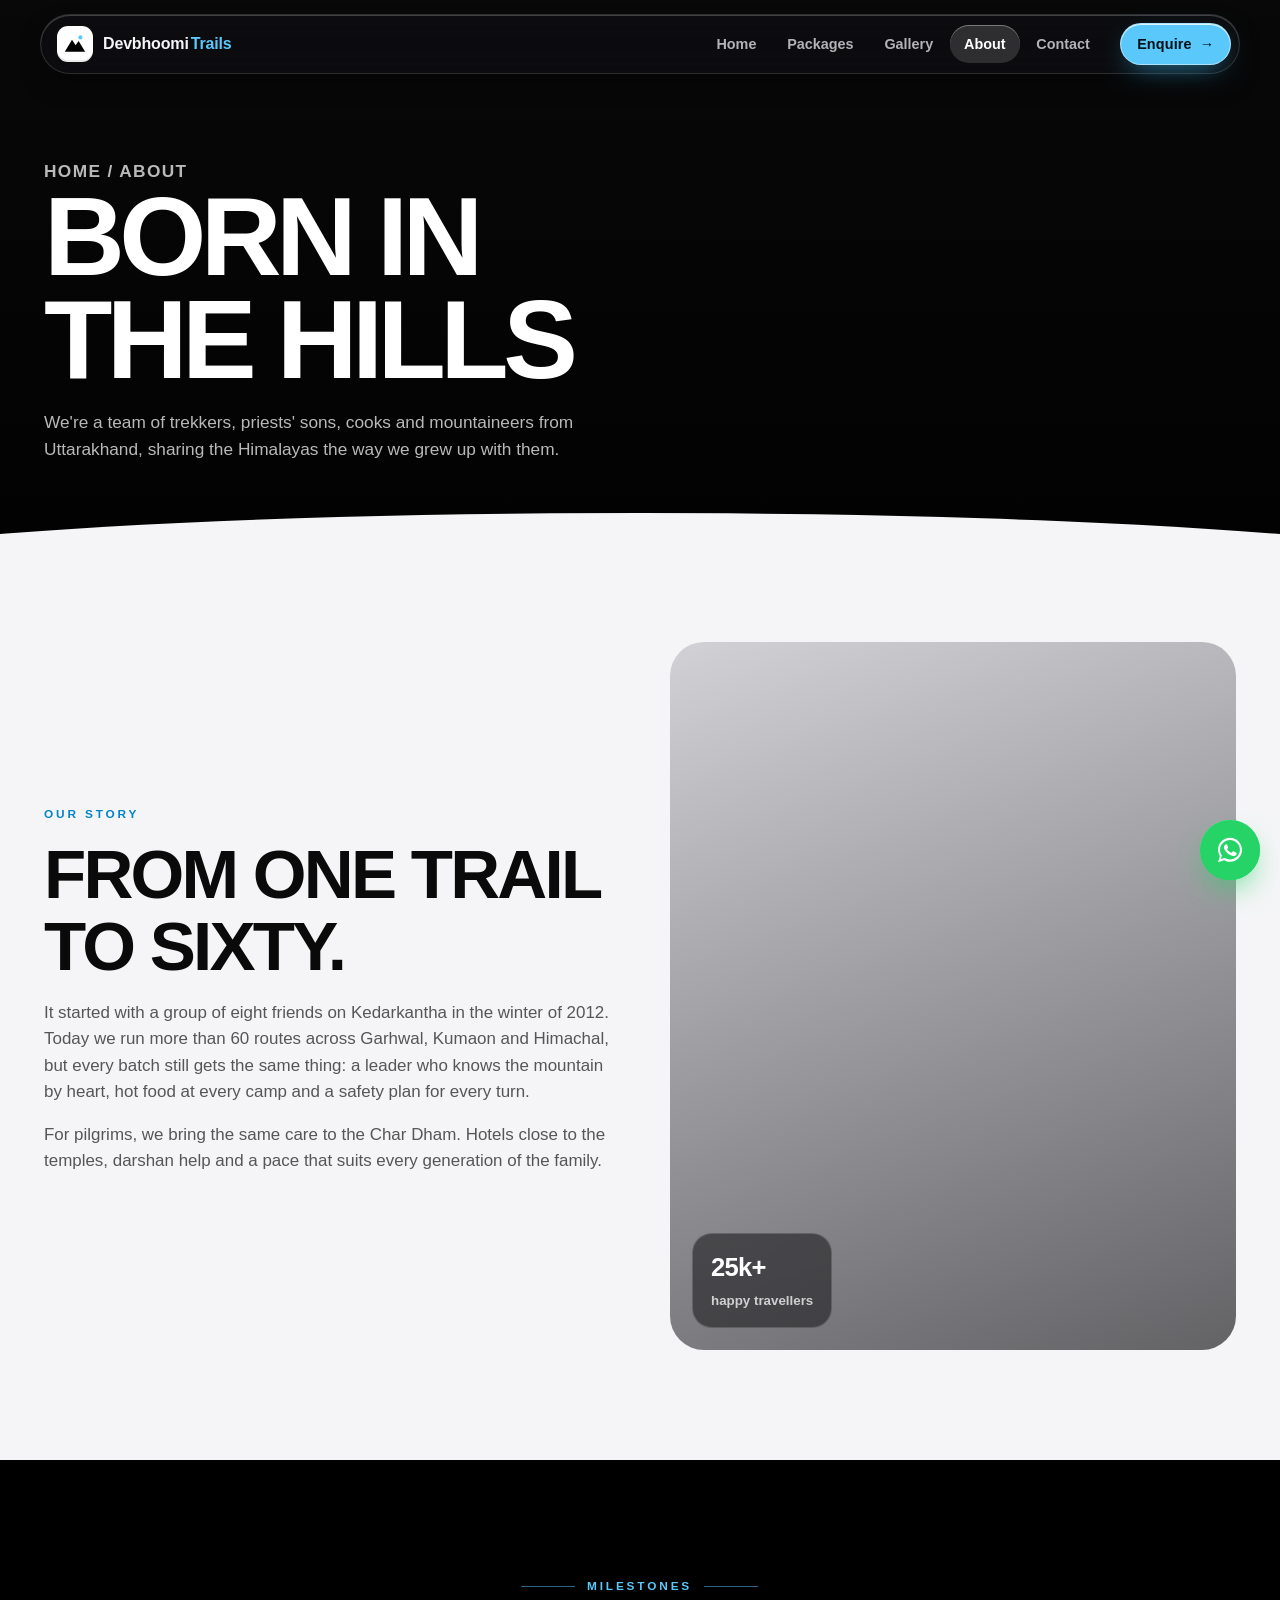
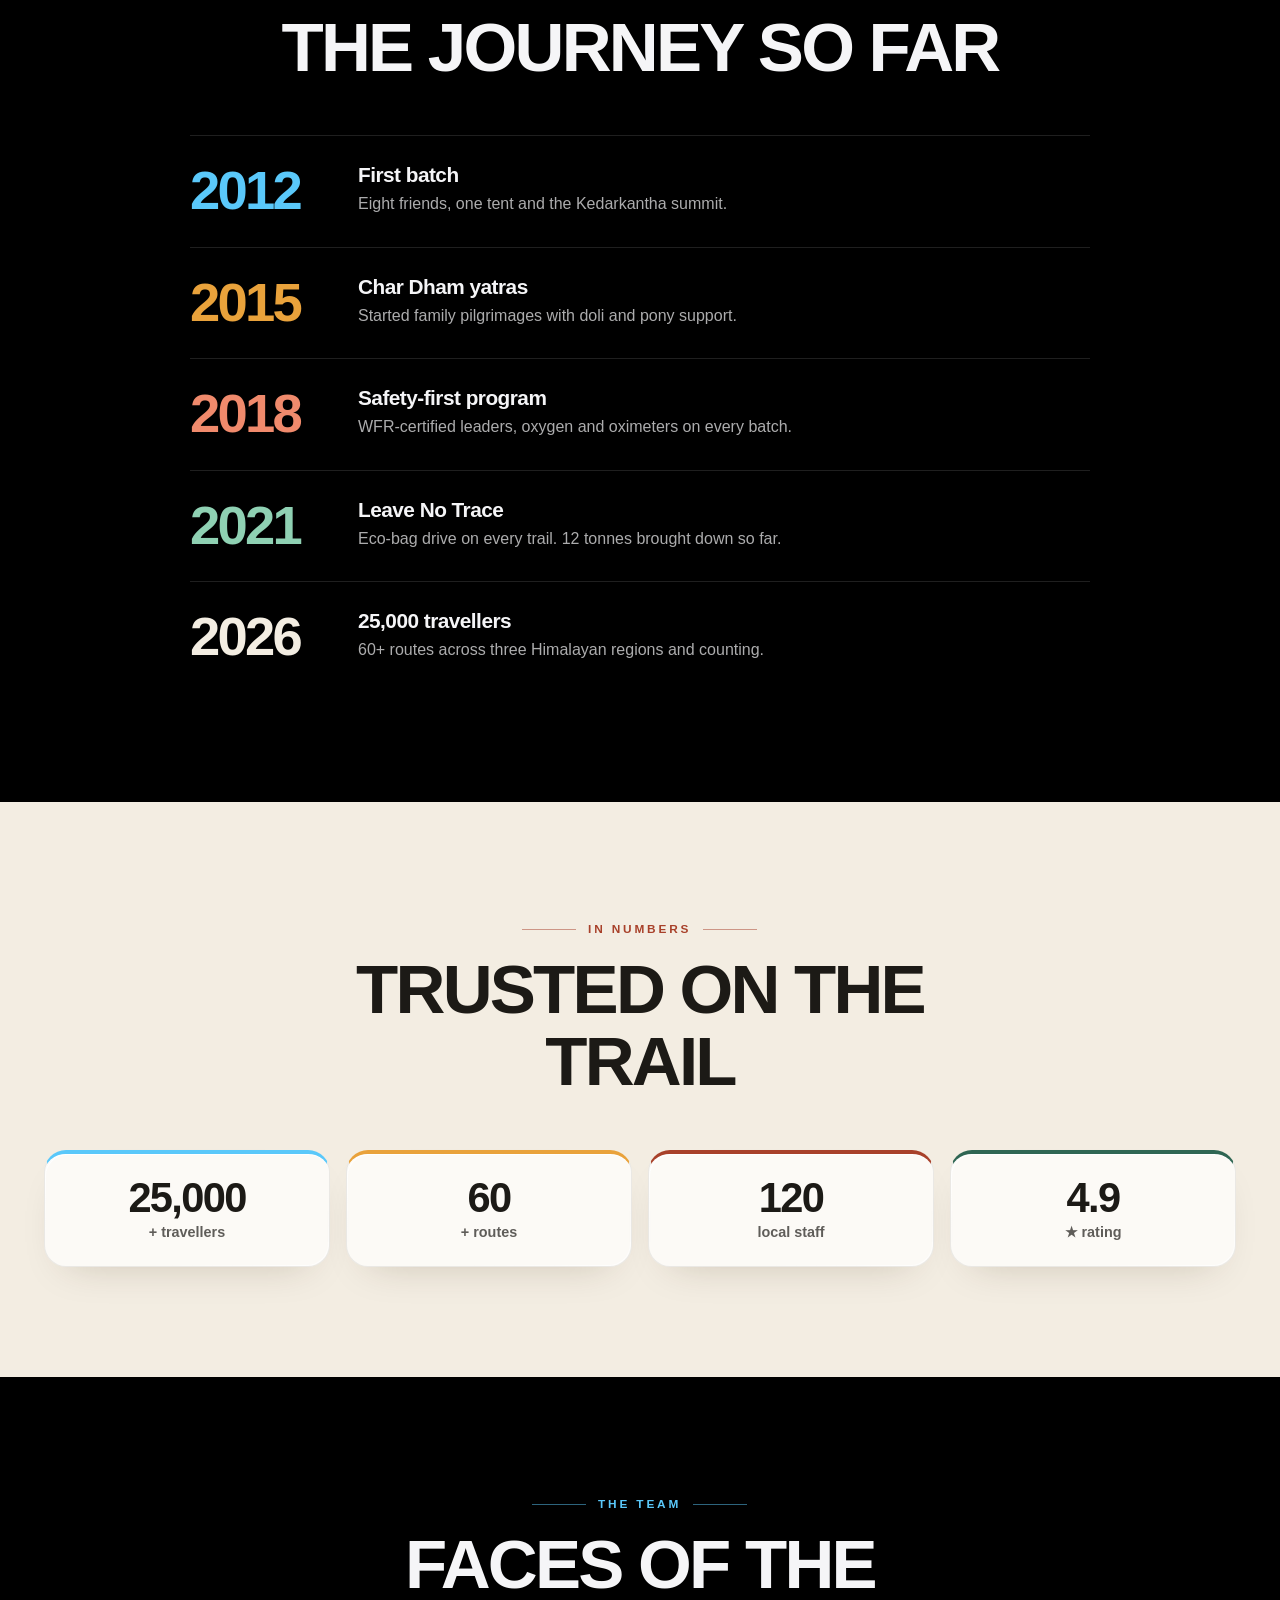
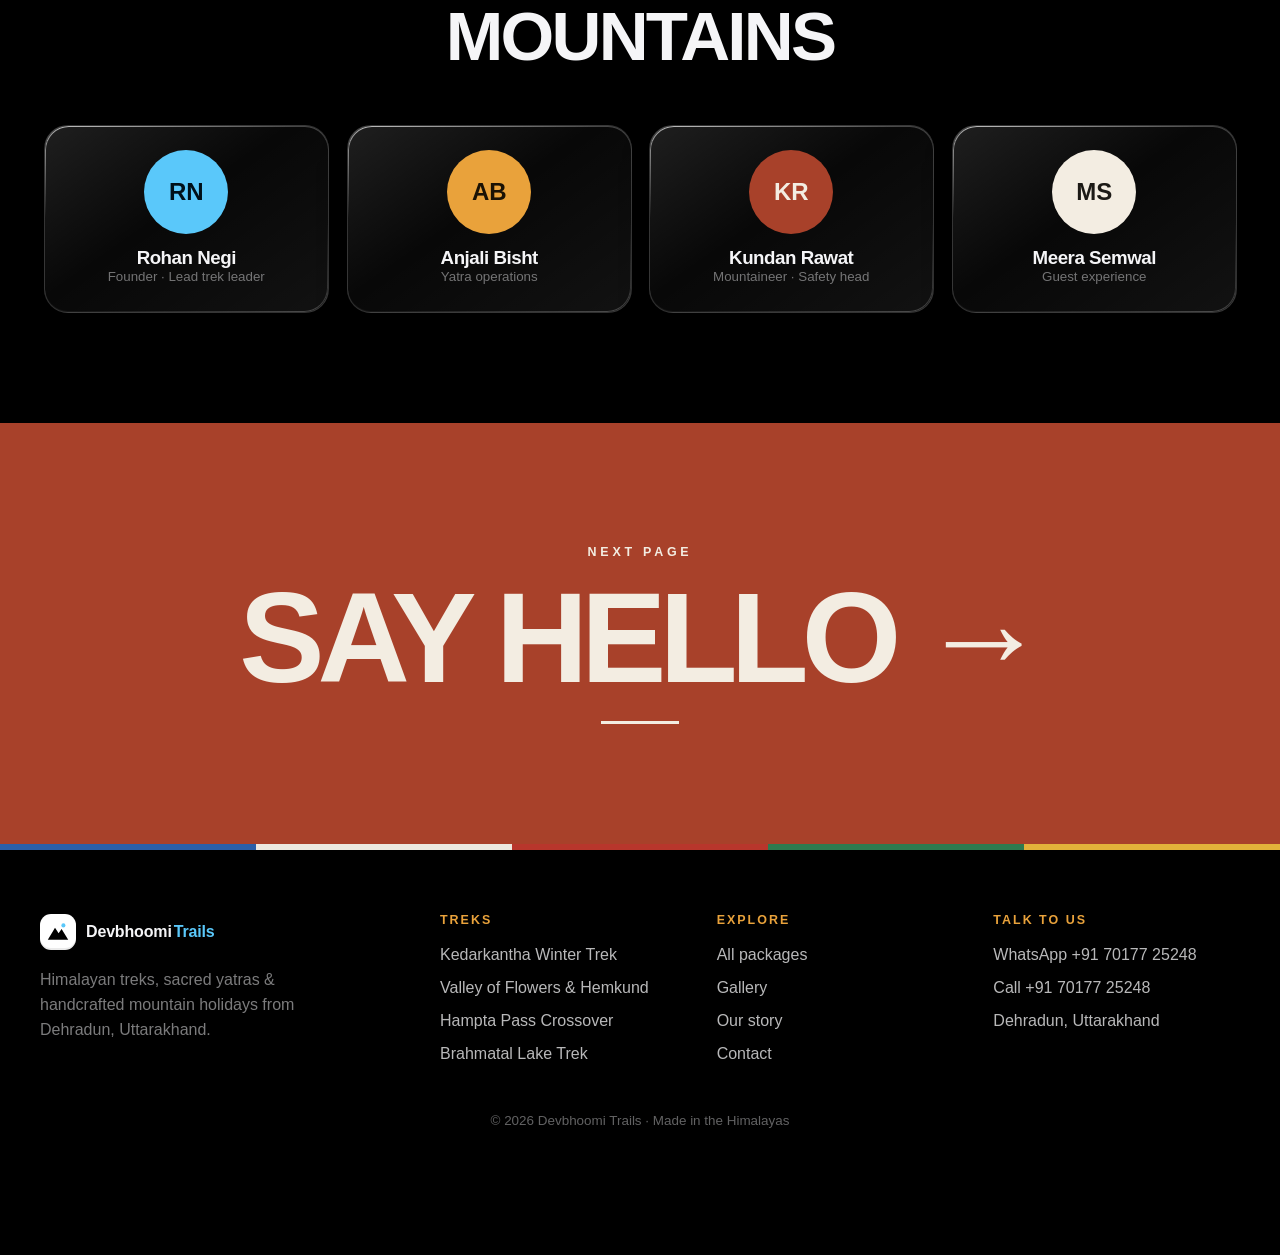
==== commit 1bf19ec4: "Add Himalayan colour palette, remove gradients, fix footer logo - Flat palette: temple marigold, ter" ====
--- a/about.html
+++ b/about.html
@@ -54,7 +54,7 @@
     </div>
   </section>
 
-  <section class="section light">
+  <section class="section cream">
     <div class="wrap">
       <div class="section-head"><span class="eyebrow lines reveal">In numbers</span><h2 class="h2 reveal">Trusted on the trail</h2></div>
       <div class="stats-grid">
@@ -70,15 +70,15 @@
     <div class="wrap">
       <div class="section-head"><span class="eyebrow lines reveal">The team</span><h2 class="h2 reveal">Faces of the mountains</h2></div>
       <div class="team">
-        <div class="member glass reveal tilt"><span class="avatar" style="background:#fff;color:#000">RN</span><h3>Rohan Negi</h3><small>Founder · Lead trek leader</small></div>
-        <div class="member glass reveal tilt"><span class="avatar" style="background:#fff;color:#000">AB</span><h3>Anjali Bisht</h3><small>Yatra operations</small></div>
-        <div class="member glass reveal tilt"><span class="avatar" style="background:#fff;color:#000">KR</span><h3>Kundan Rawat</h3><small>Mountaineer · Safety head</small></div>
-        <div class="member glass reveal tilt"><span class="avatar" style="background:#fff;color:#000">MS</span><h3>Meera Semwal</h3><small>Guest experience</small></div>
+        <div class="member glass reveal tilt"><span class="avatar av-1">RN</span><h3>Rohan Negi</h3><small>Founder · Lead trek leader</small></div>
+        <div class="member glass reveal tilt"><span class="avatar av-2">AB</span><h3>Anjali Bisht</h3><small>Yatra operations</small></div>
+        <div class="member glass reveal tilt"><span class="avatar av-3">KR</span><h3>Kundan Rawat</h3><small>Mountaineer · Safety head</small></div>
+        <div class="member glass reveal tilt"><span class="avatar av-4">MS</span><h3>Meera Semwal</h3><small>Guest experience</small></div>
       </div>
     </div>
   </section>
 
-  <a class="next-page light" href="contact.html">
+  <a class="next-page rust" href="contact.html">
     <small>Next page</small>
     <span class="big"><span>Say hello</span><i class="arrow">→</i></span>
     <span class="under"></span>
--- a/assets/css/style.css
+++ b/assets/css/style.css
@@ -14,6 +14,19 @@
   --sky: #5ac8fa;
   --sky-2: #38bdf8;
   --sky-deep: #0284c7;
+  /* Himalayan palette: temple marigold, hill-roof terracotta, deodar pine, yak-wool cream */
+  --marigold: #e9a23b;
+  --marigold-deep: #9a5f0c;
+  --rust: #a8412a;
+  --pine: #1d4337;
+  --pine-2: #2f6653;
+  --cream: #f3ede2;
+  /* prayer flags (muted): sky, cloud, fire, water, earth */
+  --flag-1: #2b5fa8;
+  --flag-2: #ece8df;
+  --flag-3: #b8362c;
+  --flag-4: #2e7a4f;
+  --flag-5: #e2b23a;
   --wa: #25d366;
 
   /* contextual (dark by default) */
@@ -92,10 +105,10 @@
 .btn:hover::before { transform: translateX(120%); transition: transform 900ms var(--ease-io); }
 .btn:hover { transform: translateY(-2px); }
 .btn-sm { padding: .62em 1.1em; font-size: .9rem; }
-.btn-primary { background: linear-gradient(135deg, #a5e3ff, var(--sky) 45%, var(--sky-2)); color: #001018; border-color: rgba(255,255,255,.5);
+.btn-primary { background: var(--sky); color: #001018; border-color: rgba(255,255,255,.5);
   box-shadow: inset 0 1px 0 rgba(255,255,255,.8), 0 10px 28px -10px rgba(56,189,248,.7); }
 .btn-ink { background: var(--fg); color: var(--bg); border-color: transparent; }
-.btn-wa { background: linear-gradient(135deg, #4ae58a, #14a457); color: #02200e; border-color: rgba(255,255,255,.5); box-shadow: inset 0 1px 0 rgba(255,255,255,.7), 0 10px 28px -10px rgba(37,211,102,.6); }
+.btn-wa { background: var(--wa); color: #02200e; border-color: rgba(255,255,255,.5); box-shadow: inset 0 1px 0 rgba(255,255,255,.7), 0 10px 28px -10px rgba(37,211,102,.6); }
 .squishy:active { transform: scale(1.1, .86) !important; transition-duration: 80ms; }
 .boing { animation: boing 600ms var(--ease-out); }
 @keyframes boing { 0% { transform: scale(1.14,.82); } 30% { transform: scale(.9,1.14); } 50% { transform: scale(1.06,.95); } 70% { transform: scale(.98,1.03); } 100% { transform: none; } }
@@ -210,6 +223,8 @@
 .marquee span { font-size: clamp(1.6rem, 3.6vw, 2.8rem); font-weight: 800; text-transform: uppercase; letter-spacing: -.03em; white-space: nowrap; color: transparent; -webkit-text-stroke: 1px rgba(255,255,255,.5); }
 .marquee span:nth-child(3n+1) { color: #fff; -webkit-text-stroke: 0; }
 .marquee span i { font-style: normal; color: var(--sky); -webkit-text-stroke: 0; margin-left: 48px; }
+.marquee span:nth-child(3n+2) i { color: var(--marigold); }
+.marquee span:nth-child(3n) i { color: var(--rust); }
 @keyframes marquee { to { transform: translateX(-50%); } }
 
 /* ---------- Tabs (snappy) ---------- */
@@ -218,7 +233,7 @@
 .tabs::-webkit-scrollbar { display: none; }
 .tab { position: relative; z-index: 1; border: 0; background: transparent; padding: .7em 1.15em; border-radius: 999px; font-weight: 700; font-size: .9rem; color: var(--fg-2); cursor: pointer; white-space: nowrap; transition: color var(--t-snap) var(--ease-snap); }
 .tab[aria-selected="true"] { color: #001018; }
-.tab-indicator { position: absolute; top: 5px; bottom: 5px; left: 0; border-radius: 999px; background: linear-gradient(135deg, #a5e3ff, var(--sky)); box-shadow: inset 0 1px 0 rgba(255,255,255,.7), 0 6px 18px -6px rgba(56,189,248,.8); transition: transform 320ms var(--ease-spring), width 320ms var(--ease-spring); }
+.tab-indicator { position: absolute; top: 5px; bottom: 5px; left: 0; border-radius: 999px; background: var(--sky); box-shadow: inset 0 1px 0 rgba(255,255,255,.7), 0 6px 18px -6px rgba(56,189,248,.8); transition: transform 320ms var(--ease-spring), width 320ms var(--ease-spring); }
 .tool-input { border-radius: 999px; padding: .8em 1.2em; border: 1px solid var(--glass-border); background: var(--chip); outline: none; color: var(--fg); min-width: 220px; color-scheme: dark; }
 .light .tool-input { color-scheme: light; }
 .tool-input:focus { border-color: var(--sky); }
@@ -278,7 +293,7 @@
 .dep-name b { display: block; } .dep-name small { color: var(--fg-3); }
 .seats { font-size: .78rem; font-weight: 700; padding: .35em .8em; border-radius: 999px; }
 .seats.low { background: #000; color: #fff; }
-.seats.low::before { content: ""; display: inline-block; width: 7px; height: 7px; border-radius: 50%; background: var(--sky); margin-right: 6px; animation: blink 1.2s steps(2) infinite; }
+.seats.low::before { content: ""; display: inline-block; width: 7px; height: 7px; border-radius: 50%; background: var(--rust); margin-right: 6px; animation: blink 1.2s steps(2) infinite; }
 .seats.ok { background: var(--chip); color: var(--fg-2); }
 @keyframes blink { 50% { opacity: .2; } }
 
@@ -355,7 +370,7 @@
 .review { scroll-snap-align: center; flex: 0 0 min(440px, 86%); border-radius: var(--radius); padding: 28px; transition: transform var(--t-base) var(--ease-out), opacity var(--t-base); }
 .review.dim { opacity: .45; transform: scale(.94); }
 .review p { font-size: 1.04rem; margin: 14px 0 20px; }
-.stars { color: var(--sky); letter-spacing: 3px; }
+.stars { color: var(--marigold); letter-spacing: 3px; }
 .who { display: flex; gap: 12px; align-items: center; }
 .avatar { width: 46px; height: 46px; border-radius: 50%; display: grid; place-items: center; font-weight: 800; background: #fff; color: #000; }
 .who small { display: block; color: var(--fg-3); }
@@ -390,7 +405,7 @@
 
 /* ---------- Page hero (inner pages) ---------- */
 .page-hero { position: relative; min-height: 64vh; display: flex; align-items: flex-end; padding: 140px 0 70px; color: #fff; background: #050505; overflow: hidden; }
-.page-hero .bg { position: absolute; inset: 0; background: radial-gradient(900px 500px at 80% 0%, rgba(90,200,250,.22), transparent 60%), linear-gradient(180deg, #111, #000); }
+.page-hero .bg { position: absolute; inset: 0; background: #0b0b0c; }
 .page-hero .bg img { width: 100%; height: 100%; object-fit: cover; filter: grayscale(1) brightness(.5); }
 .page-hero .bg::after { content: ""; position: absolute; inset: 0; background: linear-gradient(180deg, rgba(0,0,0,.3), rgba(0,0,0,.85)); }
 .page-hero .wrap { position: relative; z-index: 1; width: 100%; }
@@ -466,7 +481,7 @@
 .copy { text-align: center; color: rgba(245,245,247,.4); font-size: .84rem; margin-top: 40px; }
 
 /* ---------- FAB / modal / toast ---------- */
-.fab { position: fixed; right: 20px; bottom: 20px; z-index: 60; width: 60px; height: 60px; border-radius: 50%; display: grid; place-items: center; background: linear-gradient(135deg, #4ae58a, #14a457); box-shadow: inset 0 1px 0 rgba(255,255,255,.6), 0 14px 30px -8px rgba(37,211,102,.7); animation: fabHop 6s var(--ease-io) infinite 3s; }
+.fab { position: fixed; right: 20px; bottom: 20px; z-index: 60; width: 60px; height: 60px; border-radius: 50%; display: grid; place-items: center; background: var(--wa); box-shadow: inset 0 1px 0 rgba(255,255,255,.6), 0 14px 30px -8px rgba(37,211,102,.7); animation: fabHop 6s var(--ease-io) infinite 3s; }
 .fab::after { content: ""; position: absolute; inset: 0; border-radius: 50%; border: 2px solid var(--wa); animation: ring 2.4s var(--ease-out) infinite; }
 @keyframes ring { 0% { transform: scale(1); opacity: .8; } 100% { transform: scale(1.7); opacity: 0; } }
 @keyframes fabHop { 0%, 86%, 100% { transform: none; } 89% { transform: scale(1.1,.88); } 93% { transform: translateY(-16px) scale(.9,1.12); } 97% { transform: scale(1.06,.94); } }
@@ -578,3 +593,85 @@
 .card > .fav { top: 18px; right: 18px; }
 /* FAQ on dark sections */
 .dark .qa button { color: var(--fg); }
+
+
+/* =========================================================
+   HIMALAYAN PALETTE — flat colour blocks, no gradients
+   ========================================================= */
+/* Section themes */
+.pine { --fg: var(--cream); --fg-2: rgba(243,237,226,.78); --fg-3: rgba(243,237,226,.55); --bg: var(--pine); --line: rgba(243,237,226,.16);
+  --accent-text: var(--marigold); --chip: rgba(243,237,226,.08); --glass-fill: rgba(243,237,226,.06); --glass-border: rgba(243,237,226,.16);
+  --glass-shadow: 0 1px 0 rgba(255,255,255,.12) inset, 0 18px 40px -22px rgba(0,0,0,.5); color: var(--fg); background: var(--bg); }
+.marigold { --fg: #1a1205; --fg-2: rgba(26,18,5,.75); --fg-3: rgba(26,18,5,.6); --bg: var(--marigold); --line: rgba(26,18,5,.18);
+  --accent-text: #1a1205; color: var(--fg); background: var(--bg); }
+.rust { --fg: var(--cream); --fg-2: rgba(243,237,226,.82); --fg-3: rgba(243,237,226,.62); --bg: var(--rust); --line: rgba(243,237,226,.2);
+  --accent-text: var(--cream); color: var(--fg); background: var(--bg); }
+.cream { --fg: #1c1a16; --fg-2: rgba(28,26,22,.7); --fg-3: rgba(28,26,22,.5); --bg: var(--cream); --line: rgba(28,26,22,.1);
+  --accent-text: var(--rust); --chip: rgba(28,26,22,.05); --glass-fill: rgba(255,255,255,.7); --glass-border: rgba(28,26,22,.08);
+  --glass-shadow: 0 1px 0 #fff inset, 0 18px 40px -24px rgba(60,40,10,.25); color: var(--fg); background: var(--bg); }
+.saffron { --accent-text: var(--marigold); }
+.saffron .ticks li::before { background: var(--marigold); color: #1a1205; }
+.next-page.marigold .big .arrow, .next-page.rust .big .arrow { color: currentColor; }
+.next-page.pine .big .arrow { color: var(--marigold); }
+.cream .input { color-scheme: light; background: #fff; }
+.cream .input option { background: #fff; color: #000; }
+.cream .glass::after { background: linear-gradient(160deg, #fff, transparent 40%, transparent 70%, rgba(255,255,255,.8)); }
+
+/* Category colours (cards, badges, filters) */
+[data-cat="trek"]       { --cat: var(--pine-2);   --cat-ink: var(--cream); }
+[data-cat="pilgrimage"] { --cat: var(--marigold); --cat-ink: #1a1205; }
+[data-cat="adventure"]  { --cat: var(--sky);      --cat-ink: #001018; }
+[data-cat="family"]     { --cat: var(--rust);     --cat-ink: var(--cream); }
+.card .badge { background: var(--cat, rgba(20,20,22,.5)); color: var(--cat-ink, #fff); border-color: transparent; -webkit-backdrop-filter: none; backdrop-filter: none; }
+.card .card-body { border-top: 3px solid var(--cat, transparent); margin: 12px 8px 0; padding-left: 12px; padding-right: 12px; }
+.cat-dot { display: inline-block; width: 8px; height: 8px; border-radius: 50%; background: var(--cat); margin-right: 8px; vertical-align: 1px; }
+
+/* Stats: each card carries a colour bar */
+.stat { border-top: 4px solid var(--sky); }
+.stat:nth-child(2) { border-top-color: var(--marigold); }
+.stat:nth-child(3) { border-top-color: var(--rust); }
+.stat:nth-child(4) { border-top-color: var(--pine-2); }
+
+/* Why-us icon tiles */
+.why-ico { background: var(--sky); }
+.why:nth-child(2) .why-ico { background: var(--marigold); }
+.why:nth-child(3) .why-ico { background: var(--cream); }
+.why:nth-child(4) .why-ico { background: var(--rust); }
+
+/* Gallery captions cycle */
+.slide:nth-child(4n+2) .slide-cap p { color: var(--marigold); }
+.slide:nth-child(4n+3) .slide-cap p { color: #f08a6c; }
+.slide:nth-child(4n) .slide-cap p { color: #8fd1b3; }
+
+/* About milestones + team */
+.mile:nth-child(5n+1) b { color: var(--sky); }
+.mile:nth-child(5n+2) b { color: var(--marigold); }
+.mile:nth-child(5n+3) b { color: #f08a6c; }
+.mile:nth-child(5n+4) b { color: #8fd1b3; }
+.mile:nth-child(5n) b { color: var(--cream); }
+.member .avatar.av-1 { background: var(--sky); color: #001018; }
+.member .avatar.av-2 { background: var(--marigold); color: #1a1205; }
+.member .avatar.av-3 { background: var(--rust); color: var(--cream); }
+.member .avatar.av-4 { background: var(--cream); color: #1c1a16; }
+
+/* Contact cards: colour chip per channel */
+.ccard .ico { display: inline-grid; place-items: center; width: 52px; height: 52px; border-radius: 16px; background: var(--wa); font-size: 1.5rem; }
+.ccard:nth-child(2) .ico { background: var(--marigold); }
+.ccard:nth-child(3) .ico { background: var(--rust); }
+
+/* Package detail: day markers in pine on light */
+.light .timeline li .day { background: var(--pine); color: var(--cream); }
+
+/* Prayer-flag stripe above the footer */
+.footer { position: relative; border-top: 0; }
+.footer::before { content: ""; position: absolute; left: 0; right: 0; top: 0; height: 6px;
+  background: linear-gradient(90deg, var(--flag-1) 0 20%, var(--flag-2) 20% 40%, var(--flag-3) 40% 60%, var(--flag-4) 60% 80%, var(--flag-5) 80% 100%); }
+.foot-grid h4 { color: var(--marigold); }
+
+/* Footer brand: undo the generic footer link/span styles */
+.foot-grid .brand { display: inline-flex; padding: 0; color: #f5f5f7; }
+.foot-grid .brand:hover { transform: none; color: #f5f5f7; }
+.foot-grid .brand span { padding: 0; }
+.foot-grid .brand .brand-mark { display: grid; color: #000; }
+.foot-grid .brand .brand-text { display: inline; color: #f5f5f7; }
+.foot-grid .brand .brand-text b { color: var(--sky); }
